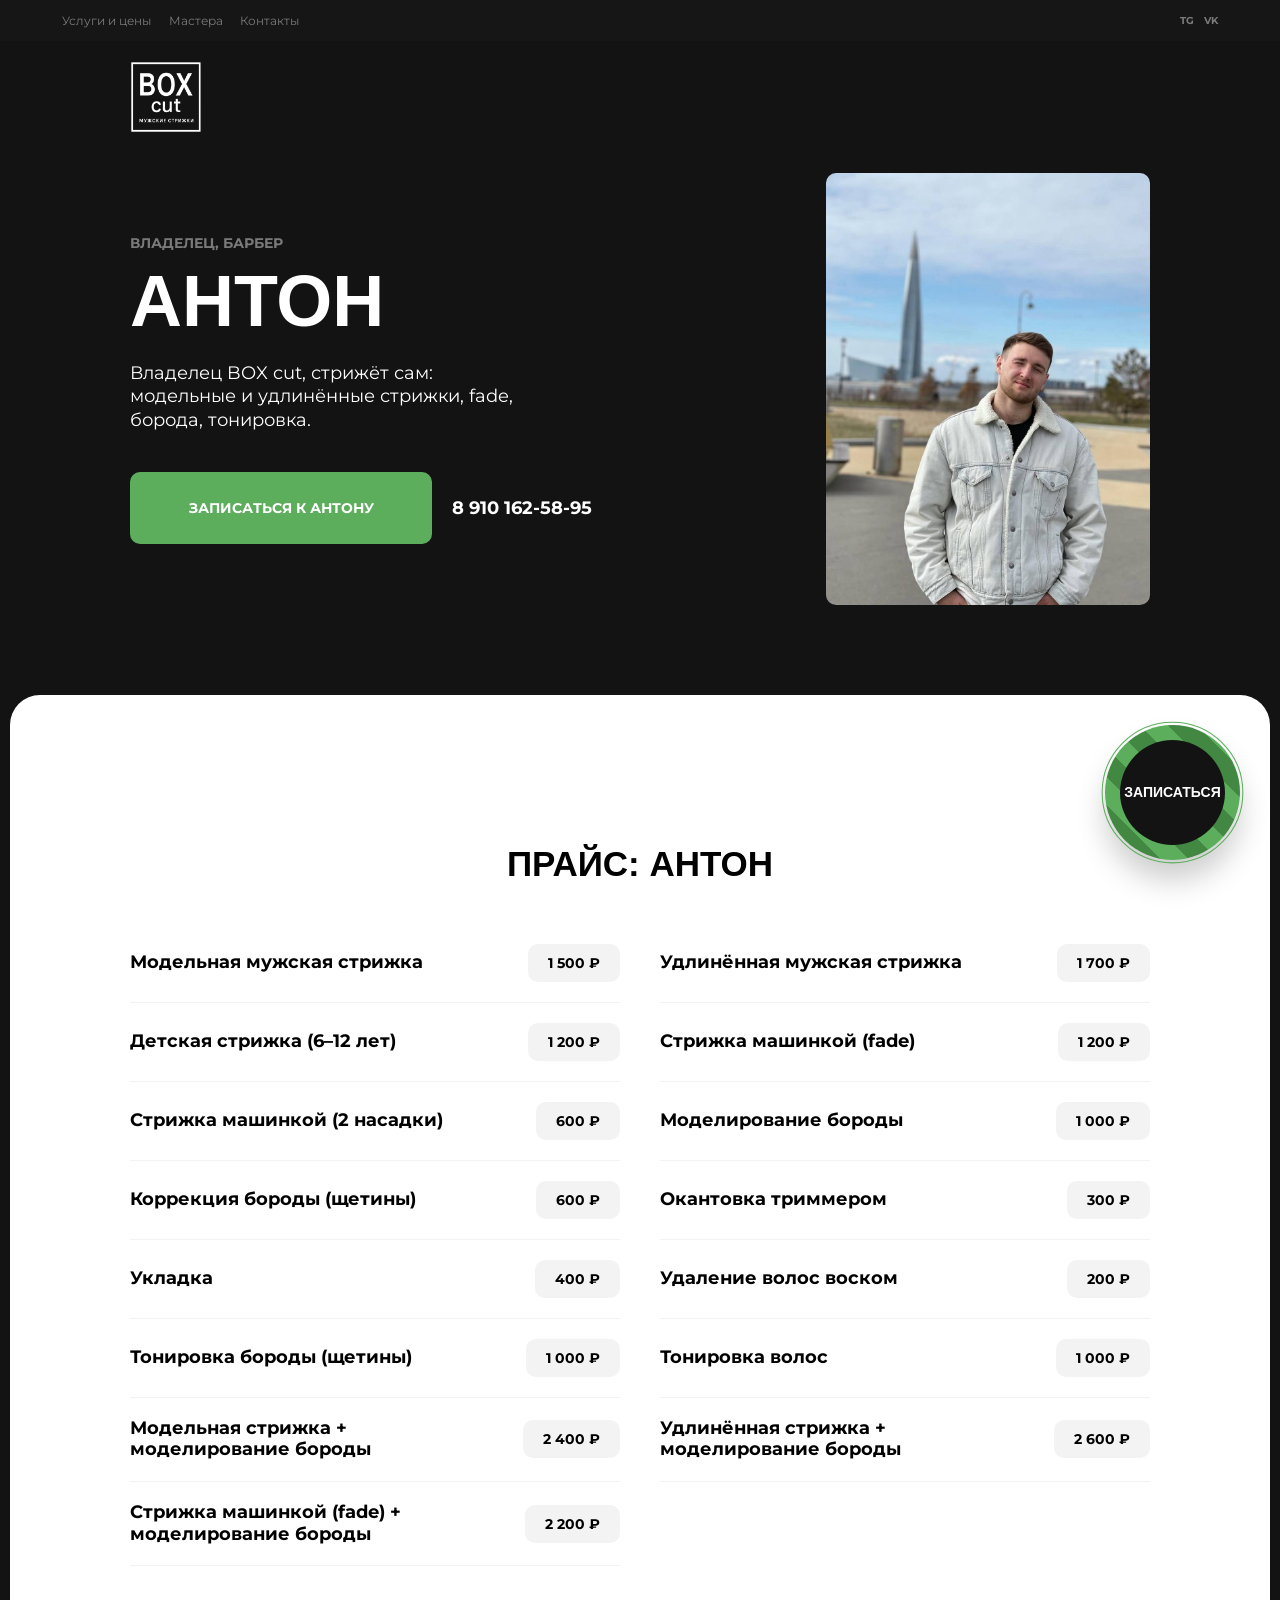
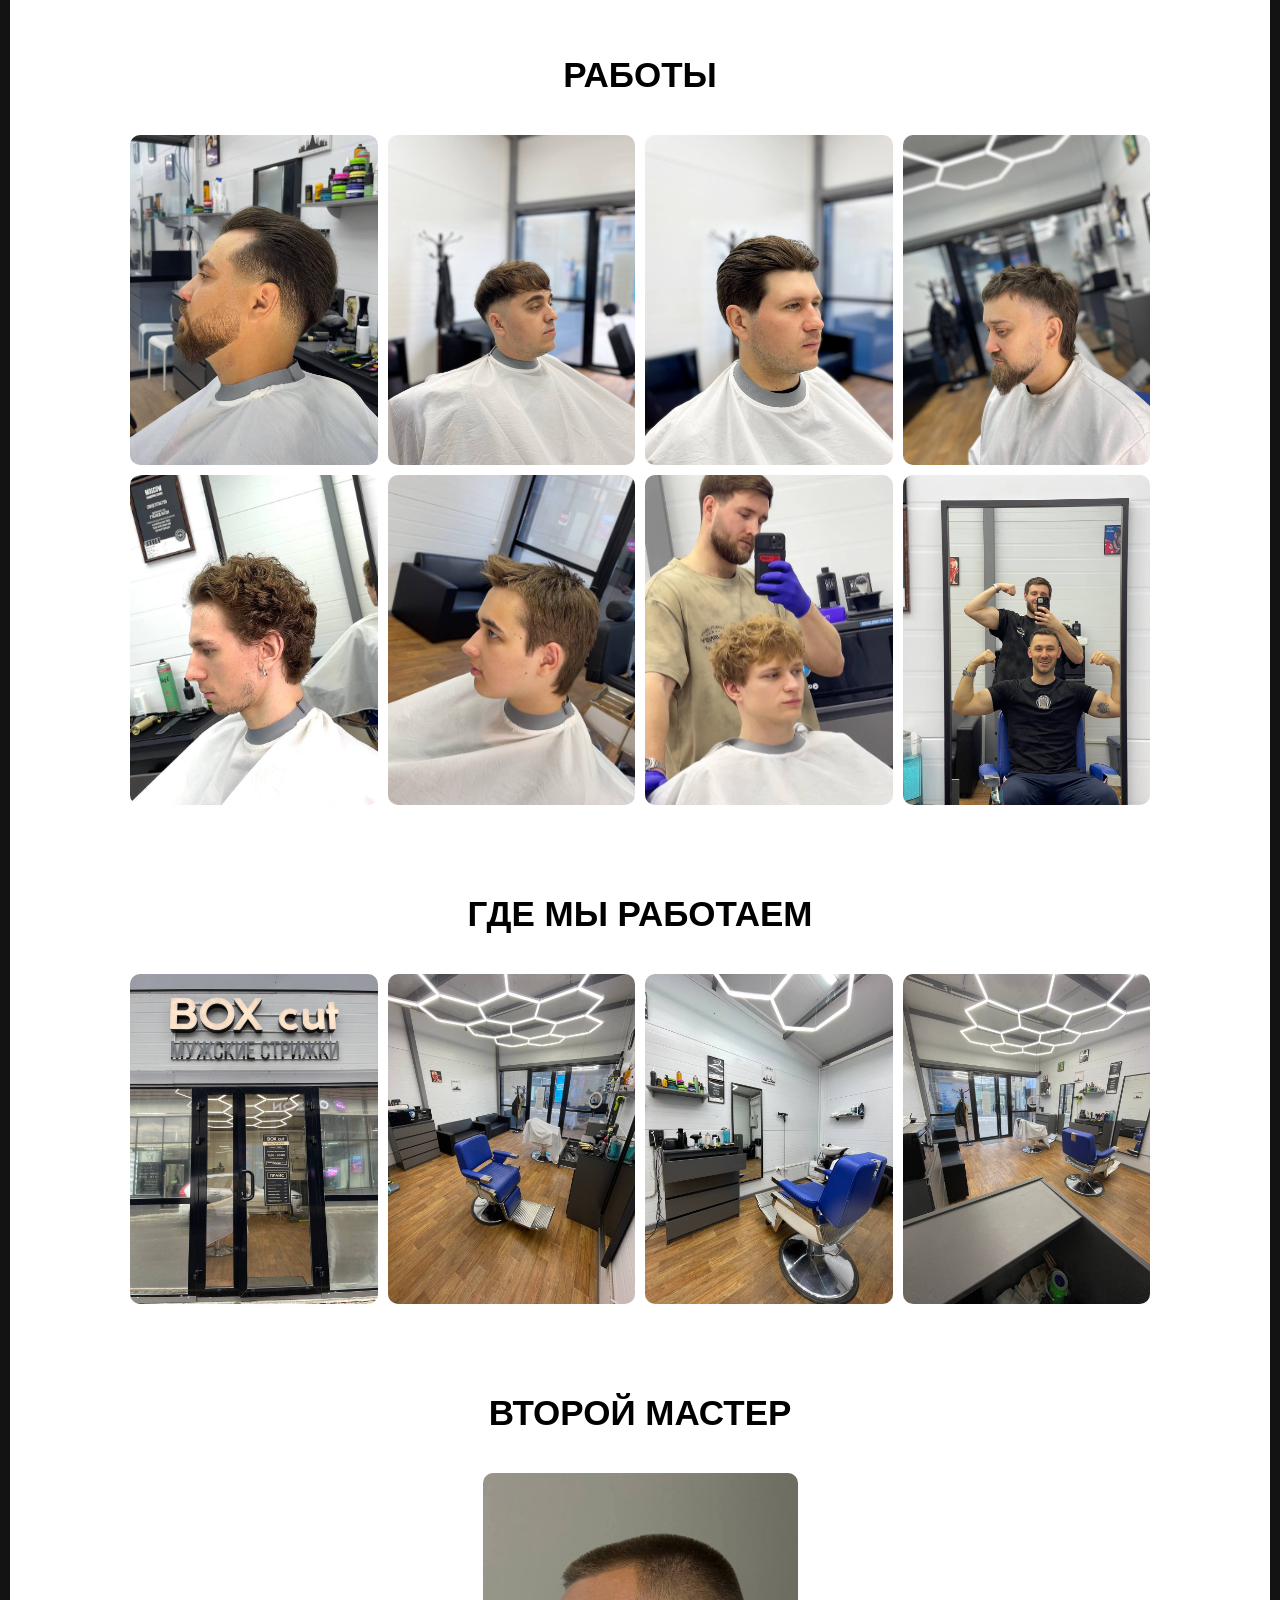
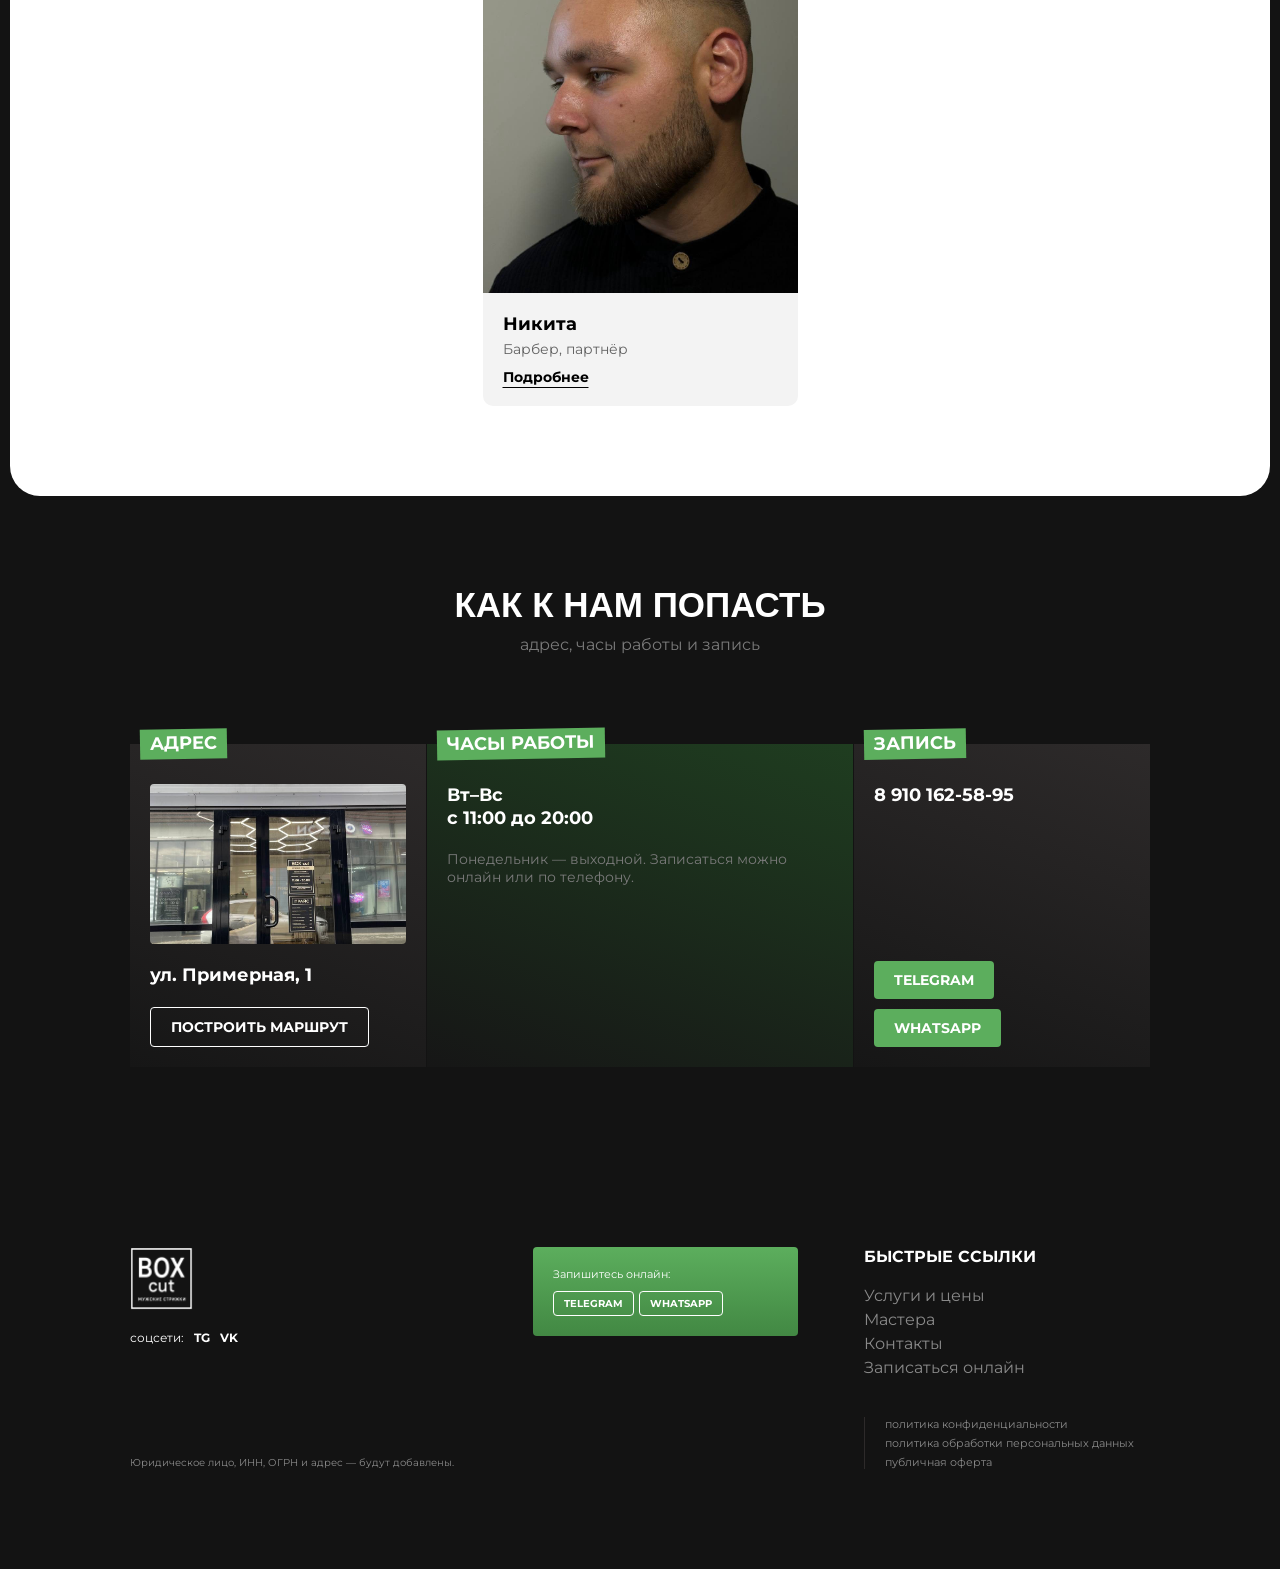
==== anton.html @ 1c6d33f2 "Сайт барбершопа BOX cut: главная и страницы мастеров Co-Authored-By: Claude Sonnet 5 <noreply@anthro" ====
<!DOCTYPE html>
<html lang="ru">
<head>
  <meta charset="utf-8">
  <meta name="viewport" content="width=device-width, initial-scale=1">
  <title>Антон — владелец и барбер BOX cut</title>
  <meta name="description" content="Антон, владелец BOX cut: модельные и удлинённые стрижки, fade, борода, тонировка. Прайс, работы, запись онлайн.">
  <meta name="theme-color" content="#131313">

  <link rel="preconnect" href="https://fonts.googleapis.com">
  <link rel="preconnect" href="https://fonts.gstatic.com" crossorigin>
  <link rel="stylesheet" href="https://fonts.googleapis.com/css2?family=Arimo:wght@700&family=Montserrat:wght@400;700&display=swap">
  <link rel="stylesheet" href="design/borodach.com/tokens.css">
  <link rel="stylesheet" href="css/base.css">
  <link rel="stylesheet" href="css/layout.css">
  <link rel="stylesheet" href="css/topbar.css">
  <link rel="stylesheet" href="css/master-page.css">
  <link rel="stylesheet" href="css/panel.css">
  <link rel="stylesheet" href="css/photos.css">
  <link rel="stylesheet" href="css/services.css">
  <link rel="stylesheet" href="css/masters.css">
  <link rel="stylesheet" href="css/contacts.css">
  <link rel="stylesheet" href="css/fab.css">
  <link rel="stylesheet" href="css/drawer.css">
  <link rel="stylesheet" href="css/footer.css">

  <script src="js/main.js" defer></script>
  <script src="js/config.js" defer></script>
  <script src="js/links.js" defer></script>
  <script src="js/drawer.js" defer></script>
</head>
<body>

  <!-- Верхняя полоса -->
  <div class="topbar">
    <div class="topbar__inner">
      <nav class="topbar__links" aria-label="Разделы сайта">
        <a href="index.html#services">Услуги и цены</a>
        <a href="index.html#masters">Мастера</a>
        <a href="index.html#contacts">Контакты</a>
      </nav>
      <div class="topbar__socials">
        <a href="https://t.me/boxcut_placeholder" data-link="telegram" target="_blank" rel="noopener">TG</a>
        <a href="https://vk.com/" target="_blank" rel="noopener">VK</a>
      </div>
    </div>
  </div>

  <!-- Шапка мастера -->
  <header class="page-head" id="top">
    <div class="container page-head__bar">
      <a class="brand" href="index.html" aria-label="BOX cut — на главную">
        <img class="brand__logo" src="assets/brand/logo-white.png" width="512" height="512" alt="BOX cut — мужские стрижки">
      </a>
      <button class="burger" type="button" aria-label="Открыть меню" aria-expanded="false" aria-controls="drawer" data-drawer-open>
        <span class="burger__bar"></span>
        <span class="burger__bar"></span>
        <span class="burger__bar"></span>
      </button>
    </div>
    <div class="container mhero">
      <div class="mhero__text">
        <p class="mhero__role">Владелец, барбер</p>
        <h1 class="mhero__name">Антон</h1>
        <p class="mhero__lead">Владелец BOX cut, стрижёт сам: модельные и удлинённые стрижки, fade, борода, тонировка.</p>
        <div class="mhero__cta" id="booking">
          <a class="btn" href="https://t.me/boxcut_placeholder" data-link="telegram" target="_blank" rel="noopener">Записаться к Антону</a>
          <a class="mhero__phone" href="tel:+79101625895" data-link="phone">8 910 162-58-95</a>
        </div>
      </div>
      <div class="mhero__photo"><img class="mhero__img" src="assets/anton/portrait.jpg" width="1032" height="1280" alt="Антон, владелец и барбер BOX cut"></div>
    </div>
  </header>

  <main>
    <div class="panel panel--flat">
      <section class="panel__section services container" id="prices" aria-labelledby="prices-title">
        <h2 class="panel__title" id="prices-title">Прайс: Антон</h2>
        <ul class="services__list"><li class="service"><h3 class="service__name">Модельная мужская стрижка</h3><span class="service__price">1 500 ₽</span></li><li class="service"><h3 class="service__name">Удлинённая мужская стрижка</h3><span class="service__price">1 700 ₽</span></li><li class="service"><h3 class="service__name">Детская стрижка (6–12 лет)</h3><span class="service__price">1 200 ₽</span></li><li class="service"><h3 class="service__name">Стрижка машинкой (fade)</h3><span class="service__price">1 200 ₽</span></li><li class="service"><h3 class="service__name">Стрижка машинкой (2 насадки)</h3><span class="service__price">600 ₽</span></li><li class="service"><h3 class="service__name">Моделирование бороды</h3><span class="service__price">1 000 ₽</span></li><li class="service"><h3 class="service__name">Коррекция бороды (щетины)</h3><span class="service__price">600 ₽</span></li><li class="service"><h3 class="service__name">Окантовка триммером</h3><span class="service__price">300 ₽</span></li><li class="service"><h3 class="service__name">Укладка</h3><span class="service__price">400 ₽</span></li><li class="service"><h3 class="service__name">Удаление волос воском</h3><span class="service__price">200 ₽</span></li><li class="service"><h3 class="service__name">Тонировка бороды (щетины)</h3><span class="service__price">1 000 ₽</span></li><li class="service"><h3 class="service__name">Тонировка волос</h3><span class="service__price">1 000 ₽</span></li><li class="service"><h3 class="service__name">Модельная стрижка + моделирование бороды</h3><span class="service__price">2 400 ₽</span></li><li class="service"><h3 class="service__name">Удлинённая стрижка + моделирование бороды</h3><span class="service__price">2 600 ₽</span></li><li class="service"><h3 class="service__name">Стрижка машинкой (fade) + моделирование бороды</h3><span class="service__price">2 200 ₽</span></li></ul>
      </section>

      <section class="panel__section container" id="works" aria-labelledby="works-title"><h2 class="panel__title" id="works-title">Работы</h2><ul class="photo-grid"><li class="photo-grid__item"><img class="photo-grid__img" src="assets/anton/work-1.jpg" width="1097" height="1280" alt="Короткие виски, волосы зачёсаны назад, ухоженная борода" loading="lazy"></li><li class="photo-grid__item"><img class="photo-grid__img" src="assets/anton/work-2.jpg" width="960" height="1280" alt="Короткая чёлка и высокий фейд на висках" loading="lazy"></li><li class="photo-grid__item"><img class="photo-grid__img" src="assets/anton/work-3.jpg" width="960" height="1280" alt="Классическая стрижка с зачёсом назад" loading="lazy"></li><li class="photo-grid__item"><img class="photo-grid__img" src="assets/anton/work-4.jpg" width="960" height="1280" alt="Стрижка с длиннее сверху и коротким низом, борода" loading="lazy"></li><li class="photo-grid__item"><img class="photo-grid__img" src="assets/anton/work-5.jpg" width="687" height="1280" alt="Кудрявые волосы средней длины, аккуратные виски" loading="lazy"></li><li class="photo-grid__item"><img class="photo-grid__img" src="assets/anton/work-6.jpg" width="591" height="1052" alt="Молодёжная стрижка с чёлкой" loading="lazy"></li><li class="photo-grid__item"><img class="photo-grid__img" src="assets/anton/client-1.jpg" width="591" height="1052" alt="Антон снимает результат стрижки вместе с клиентом" loading="lazy"></li><li class="photo-grid__item"><img class="photo-grid__img" src="assets/anton/client-2.jpg" width="960" height="1280" alt="Антон и клиент показывают бицепсы в зеркале" loading="lazy"></li></ul></section>
      <section class="panel__section container" id="interior" aria-labelledby="interior-title">
        <h2 class="panel__title" id="interior-title">Где мы работаем</h2>
        <ul class="photo-grid"><li class="photo-grid__item"><img class="photo-grid__img" src="assets/interior/facade.jpg" width="960" height="1280" alt="Вход в BOX cut: вывеска «Мужские стрижки» над стеклянной дверью" loading="lazy"></li><li class="photo-grid__item"><img class="photo-grid__img" src="assets/interior/hall-lights.jpg" width="960" height="1280" alt="Зал барбершопа: светильники-соты, синее кресло и диван" loading="lazy"></li><li class="photo-grid__item"><img class="photo-grid__img" src="assets/interior/chair-sink.jpg" width="960" height="1280" alt="Кресло у стойки с мойкой и полкой с косметикой" loading="lazy"></li><li class="photo-grid__item"><img class="photo-grid__img" src="assets/interior/hall-window.jpg" width="960" height="1280" alt="Кресло и стойка у панорамного окна" loading="lazy"></li></ul>
      </section>

      <section class="panel__section masters container" aria-labelledby="other-title">
        <h2 class="panel__title" id="other-title">Второй мастер</h2>
        <ul class="masters__list masters__list--single"><li class="master-card"><a class="master-card__link" href="nikita.html"><div class="master-card__photo"><img class="master-card__img" src="assets/nikita/portrait.jpg" width="960" height="1280" alt="Никита, барбер и партнёр BOX cut" loading="lazy"></div><div class="master-card__body"><h3 class="master-card__name">Никита</h3><p class="master-card__role">Барбер, партнёр</p><span class="master-card__more">Подробнее</span></div></a></li></ul>
      </section>
    </div>

    <!-- Контакты -->
    <section class="contacts container" id="contacts" aria-labelledby="contacts-title">
      <div class="contacts__head">
        <h2 class="contacts__title" id="contacts-title">Как к нам попасть</h2>
        <p class="contacts__lead">адрес, часы работы и запись</p>
      </div>
      <div class="contacts__grid">
        <article class="contact-card">
          <span class="tag tag--small">Адрес</span>
          <img class="contact-card__photo" src="assets/interior/facade.jpg" width="960" height="1280" alt="Вход в BOX cut: вывеска «Мужские стрижки» над стеклянной дверью" loading="lazy">
          <p class="contact-card__main">ул. Примерная, 1</p>
          <div class="contact-card__actions">
            <a class="btn btn--small btn--outline" href="#contacts">Построить маршрут</a>
          </div>
        </article>
        <article class="contact-card">
          <span class="tag tag--small">Часы работы</span>
          <p class="contact-card__main">Вт–Вс<br>с 11:00 до 20:00</p>
          <p class="contact-card__note">Понедельник — выходной. Записаться можно онлайн или по телефону.</p>
        </article>
        <article class="contact-card">
          <span class="tag tag--small">Запись</span>
          <p class="contact-card__main"><a href="tel:+79101625895" data-link="phone">8 910 162-58-95</a></p>
          <div class="contact-card__actions">
            <a class="btn btn--small" href="https://t.me/boxcut_placeholder" data-link="telegram" target="_blank" rel="noopener">Telegram</a>
            <a class="btn btn--small" href="https://wa.me/70000000000" data-link="whatsapp" target="_blank" rel="noopener">WhatsApp</a>
          </div>
        </article>
      </div>
    </section>
  </main>

  <footer class="footer">
    <div class="container footer__inner">
      <div class="footer__col footer__col--brand">
        <a class="brand" href="index.html" aria-label="BOX cut — на главную">
          <img class="brand__logo" src="assets/brand/logo-white.png" width="512" height="512" alt="BOX cut — мужские стрижки">
        </a>
        <div class="footer__socials">
          <span>соцсети:</span>
          <a href="https://t.me/boxcut_placeholder" data-link="telegram" target="_blank" rel="noopener">TG</a>
          <a href="https://vk.com/" target="_blank" rel="noopener">VK</a>
        </div>
        <p class="footer__legal-entity">Юридическое лицо, ИНН, ОГРН и адрес — будут добавлены.</p>
      </div>

      <div class="footer__col footer__col--promo">
        <div class="footer__card">
          <span>Запишитесь онлайн:</span>
          <div class="footer__card-actions">
            <a class="btn btn--small btn--outline" href="https://t.me/boxcut_placeholder" data-link="telegram" target="_blank" rel="noopener">Telegram</a>
            <a class="btn btn--small btn--outline" href="https://wa.me/70000000000" data-link="whatsapp" target="_blank" rel="noopener">WhatsApp</a>
          </div>
        </div>
      </div>

      <div class="footer__col footer__col--links">
        <h2 class="footer__heading">Быстрые ссылки</h2>
        <ul class="footer__links">
          <li><a href="index.html#services">Услуги и цены</a></li>
          <li><a href="index.html#masters">Мастера</a></li>
          <li><a href="index.html#contacts">Контакты</a></li>
          <li><a href="#booking">Записаться онлайн</a></li>
        </ul>
        <ul class="footer__legal">
          <li><a href="#">политика конфиденциальности</a></li>
          <li><a href="#">политика обработки персональных данных</a></li>
          <li><a href="#">публичная оферта</a></li>
        </ul>
      </div>
    </div>
  </footer>

  <!-- Плавающая кнопка записи (шире 768px) -->
  <a class="fab" href="#booking" aria-label="Записаться онлайн">
    <span class="fab__label">Записаться</span>
  </a>

  <!-- Мобильное меню (до 650px, только с JS) -->
  <div class="drawer-backdrop" data-drawer-backdrop></div>
  <aside class="drawer" id="drawer" aria-hidden="true" aria-label="Меню" data-drawer>
    <button class="drawer__close" type="button" aria-label="Закрыть меню" data-drawer-close>&times;</button>
    <nav class="drawer__links" aria-label="Разделы сайта">
      <a href="index.html#services">Услуги и цены</a>
      <a href="index.html#masters">Мастера</a>
      <a href="index.html#contacts">Контакты</a>
    </nav>
    <div class="drawer__actions">
      <a class="btn btn--small" href="https://t.me/boxcut_placeholder" data-link="telegram" target="_blank" rel="noopener">Telegram</a>
      <a class="btn btn--small" href="https://wa.me/70000000000" data-link="whatsapp" target="_blank" rel="noopener">WhatsApp</a>
    </div>
  </aside>

</body>
</html>
---- design/borodach.com/tokens.css ----
/* Borodach design tokens — generated from DESIGN.md (https://borodach.com/) */
:root {
  --color-primary: #5cae5d;
  --color-on-primary: #ffffff;
  --color-primary-container: #428843;
  --color-on-primary-container: #ffffff;
  --color-secondary: #7a7a7a;
  --color-on-secondary: #ffffff;
  --color-secondary-container: #2d2a2a;
  --color-on-secondary-container: #ffffff;
  --color-tertiary: #428843;
  --color-on-tertiary: #ffffff;
  --color-tertiary-container: #1f3d20;
  --color-on-tertiary-container: #b7e2b8;
  --color-error: #ffb4ab;
  --color-on-error: #690005;
  --color-error-container: #93000a;
  --color-on-error-container: #ffdad6;
  --color-background: #131313;
  --color-on-background: #ffffff;
  --color-surface: #131313;
  --color-on-surface: #ffffff;
  --color-surface-variant: #2d2a2a;
  --color-on-surface-variant: #7a7a7a;
  --color-surface-tint: #5cae5d;
  --color-surface-dim: #131313;
  --color-surface-bright: #3e3e3e;
  --color-surface-container-lowest: #0e0e0e;
  --color-surface-container-low: #131313;
  --color-surface-container: #161616;
  --color-surface-container-high: #2d2a2a;
  --color-surface-container-highest: #3e3e3e;
  --color-outline: #7a7a7a;
  --color-outline-variant: #2d2a2a;
  --color-inverse-surface: #ffffff;
  --color-inverse-on-surface: #000000;
  --color-inverse-primary: #5cae5d;
  --color-primary-fixed: #5cae5d;
  --color-primary-fixed-dim: #428843;
  --color-on-primary-fixed: #ffffff;
  --color-on-primary-fixed-variant: #f3f3f3;
  --font-headline-xl-family: 'Helvetica', 'Arimo', system-ui, -apple-system, 'Segoe UI', sans-serif;
  --font-headline-xl-size: 45px;
  --font-headline-xl-weight: 700;
  --font-headline-xl-line-height: 1.11;
  --font-headline-xl-letter-spacing: 0em;
  --font-headline-lg-family: 'Helvetica', 'Arimo', system-ui, -apple-system, 'Segoe UI', sans-serif;
  --font-headline-lg-size: 35px;
  --font-headline-lg-weight: 700;
  --font-headline-lg-line-height: 1.11;
  --font-headline-lg-letter-spacing: 0em;
  --font-headline-md-family: 'FactorA', 'Montserrat', system-ui, -apple-system, 'Segoe UI', sans-serif;
  --font-headline-md-size: 18px;
  --font-headline-md-weight: 700;
  --font-headline-md-line-height: normal;
  --font-headline-md-letter-spacing: 0em;
  --font-body-lg-family: 'FactorA', 'Montserrat', system-ui, -apple-system, 'Segoe UI', sans-serif;
  --font-body-lg-size: 18px;
  --font-body-lg-weight: 400;
  --font-body-lg-line-height: normal;
  --font-body-lg-letter-spacing: 0em;
  --font-body-md-family: 'FactorA', 'Montserrat', system-ui, -apple-system, 'Segoe UI', sans-serif;
  --font-body-md-size: 16px;
  --font-body-md-weight: 400;
  --font-body-md-line-height: normal;
  --font-body-md-letter-spacing: 0em;
  --font-label-md-family: 'FactorA', 'Montserrat', system-ui, -apple-system, 'Segoe UI', sans-serif;
  --font-label-md-size: 14px;
  --font-label-md-weight: 700;
  --font-label-md-line-height: normal;
  --font-label-md-letter-spacing: 0em;
  --font-label-sm-family: 'FactorA', 'Montserrat', system-ui, -apple-system, 'Segoe UI', sans-serif;
  --font-label-sm-size: 12px;
  --font-label-sm-weight: 400;
  --font-label-sm-line-height: normal;
  --font-label-sm-letter-spacing: 0em;
  --spacing-base: 10px;
  --spacing-xs: 5px;
  --spacing-sm: 10px;
  --spacing-md: 20px;
  --spacing-lg: 40px;
  --spacing-xl: 90px;
  --spacing-layout-margin: 10px;
  --spacing-card-gap: 1px;
  --radius-sm: 4px;
  --radius-DEFAULT: 10px;
  --radius-md: 10px;
  --radius-lg: 30px;
  --radius-xl: 30px;
  --radius-full: 9999px;
  --duration-fast: 0.25s;
  --duration-base: 0.3s;
  --easing-standard: ease;
}
---- css/base.css ----
/* Сброс, тело страницы, типографика по умолчанию. Только токены из design/borodach.com/tokens.css */

*,
*::before,
*::after {
  box-sizing: border-box;
}

html {
  scroll-behavior: smooth;
  -webkit-text-size-adjust: 100%;
}

body {
  margin: 0;
  background: var(--color-background);
  color: var(--color-on-background);
  font-family: var(--font-body-md-family);
  font-size: var(--font-body-md-size);
  font-weight: var(--font-body-md-weight);
  line-height: var(--font-body-md-line-height);
  letter-spacing: var(--font-body-md-letter-spacing);
  overflow-x: hidden;
}

h1,
h2,
h3,
p,
ul,
ol,
dl,
dd,
figure {
  margin: 0;
}

ul,
ol {
  padding: 0;
  list-style: none;
}

a {
  color: inherit;
  text-decoration: none;
}

img {
  display: block;
  max-width: 100%;
}

button {
  font: inherit;
  color: inherit;
  background: none;
  border: 0;
  padding: 0;
  cursor: pointer;
}

[id] {
  scroll-margin-top: var(--spacing-md);
}

:focus-visible {
  outline: 1px solid var(--color-primary);
  outline-offset: var(--spacing-xs);
}

.visually-hidden {
  position: absolute;
  width: 1px;
  height: 1px;
  margin: -1px;
  padding: 0;
  overflow: hidden;
  clip: rect(0 0 0 0);
  white-space: nowrap;
  border: 0;
}

@media (hover: hover) {
  a:hover {
    text-decoration: underline;
  }
}

@media (prefers-reduced-motion: reduce) {
  html {
    scroll-behavior: auto;
  }
}
---- css/layout.css ----
/* Общие блоки: контейнер, кнопка .btn, зелёная метка .tag, логотип .brand */

.container {
  width: min(1020px, 100% - 2 * var(--spacing-md));
  margin-inline: auto;
}

/* Логотип: белый на прозрачном, квадрат 512×512 */
.brand {
  display: inline-flex;
  align-items: center;
  gap: var(--spacing-md);
  color: var(--color-on-background);
}

.brand__logo {
  width: auto;
  height: calc(var(--spacing-xl) * 0.8);
}

/* Кнопки */
.btn {
  display: inline-flex;
  align-items: center;
  justify-content: center;
  min-width: 302px;
  height: 72px;
  padding-inline: var(--spacing-md);
  border-radius: var(--radius-md);
  background: var(--color-primary);
  color: var(--color-on-primary);
  font-family: var(--font-label-md-family);
  font-size: var(--font-label-md-size);
  font-weight: var(--font-label-md-weight);
  text-transform: uppercase;
  text-align: center;
  transition: background var(--duration-fast) var(--easing-standard);
}

.btn--small {
  min-width: 0;
  height: auto;
  padding: var(--spacing-sm) var(--spacing-md);
  border-radius: var(--radius-sm);
  box-shadow: 0 23px 16px -19px color-mix(in srgb, var(--color-primary) 70%, transparent);
}

.btn--outline {
  background: transparent;
  border: 1px solid var(--color-on-background);
  box-shadow: none;
}

@media (hover: hover) {
  .btn:hover {
    background: var(--color-primary-container);
    text-decoration: none;
  }

  .btn--outline:hover {
    background: var(--color-on-background);
    color: var(--color-inverse-on-surface);
  }
}

/* Зелёная метка, слегка повёрнутая: #BOXcutLive и подписи плиток */
.tag {
  display: inline-block;
  padding: var(--spacing-xs) var(--spacing-md);
  background: var(--color-primary);
  color: var(--color-on-primary);
  font-family: var(--font-headline-xl-family);
  font-size: var(--font-headline-xl-size);
  font-weight: var(--font-headline-xl-weight);
  line-height: var(--font-headline-xl-line-height);
  text-transform: uppercase;
  transform: rotate(-1deg);
}

.tag--small {
  padding: var(--spacing-xs) var(--spacing-sm);
  font-family: var(--font-headline-md-family);
  font-size: var(--font-headline-md-size);
  font-weight: var(--font-headline-md-weight);
  line-height: var(--font-headline-xl-line-height);
}

@media (max-width: 840px) {
  .tag {
    font-size: calc(var(--font-headline-xl-size) * 0.7);
  }
}

@media (max-width: 650px) {
  .container {
    width: calc(100% - 2 * var(--spacing-sm));
  }

  .btn {
    min-width: 165px;
    height: 48px;
    font-size: calc(var(--font-label-md-size) * 0.75);
  }

  .btn--small {
    min-width: 0;
    height: auto;
    font-size: var(--font-label-sm-size);
  }

  .tag {
    font-size: calc(var(--font-headline-xl-size) * 0.5);
  }

  .tag--small {
    font-size: var(--font-label-md-size);
  }

  .brand__logo {
    height: calc(var(--spacing-xl) * 0.55);
  }
}
---- css/topbar.css ----
/* Верхняя полоса: якорные ссылки слева, соцсети справа. Скрыта на ≤650px, если работает JS (меню в drawer) */

.topbar {
  background: var(--color-surface-container);
  color: var(--color-on-surface-variant);
  font-size: var(--font-label-sm-size);
  line-height: var(--font-label-sm-line-height);
}

.topbar__inner {
  display: flex;
  align-items: center;
  justify-content: space-between;
  width: min(1156px, 100% - 2 * var(--spacing-md));
  height: 41px;
  margin-inline: auto;
}

.topbar__links,
.topbar__socials {
  display: flex;
  align-items: center;
  gap: calc(var(--spacing-md) - var(--spacing-xs) / 2);
}

.topbar__socials {
  gap: var(--spacing-sm);
  font-size: calc(var(--font-label-sm-size) * 0.85);
  font-weight: var(--font-label-md-weight);
  text-transform: uppercase;
}

.topbar a {
  transition: color var(--duration-base) var(--easing-standard);
}

@media (hover: hover) {
  .topbar a:hover {
    color: var(--color-on-background);
    text-decoration: underline;
  }
}

@media (max-width: 650px) {
  .js .topbar {
    display: none;
  }

  .topbar__inner {
    height: auto;
    min-height: 41px;
    flex-wrap: wrap;
    gap: var(--spacing-xs) var(--spacing-md);
    padding-block: var(--spacing-xs);
  }
}
---- css/master-page.css ----
/* Страница мастера: строка бренда, шапка с портретом, роль, имя, лид и запись */

.page-head__bar {
  display: flex;
  align-items: center;
  justify-content: space-between;
  padding-top: var(--spacing-md);
}

.mhero {
  display: grid;
  grid-template-columns: 1fr minmax(0, calc(var(--spacing-xl) * 3.6));
  align-items: center;
  gap: var(--spacing-lg);
  padding-block: var(--spacing-lg) var(--spacing-xl);
}

.mhero__role {
  color: var(--color-on-surface-variant);
  font-family: var(--font-label-md-family);
  font-size: var(--font-label-md-size);
  font-weight: var(--font-label-md-weight);
  text-transform: uppercase;
}

.mhero__name {
  margin-top: var(--spacing-sm);
  font-family: var(--font-headline-xl-family);
  font-size: calc(var(--font-headline-xl-size) * 1.6);
  font-weight: var(--font-headline-xl-weight);
  line-height: var(--font-headline-xl-line-height);
  letter-spacing: var(--font-headline-xl-letter-spacing);
  text-transform: uppercase;
}

.mhero__lead {
  max-width: calc(var(--spacing-xl) * 4.5);
  margin-top: var(--spacing-md);
  font-family: var(--font-body-lg-family);
  font-size: var(--font-body-lg-size);
  line-height: 1.3;
}

.mhero__cta {
  display: flex;
  flex-wrap: wrap;
  align-items: center;
  gap: var(--spacing-md);
  margin-top: var(--spacing-lg);
}

.mhero__phone {
  font-family: var(--font-headline-md-family);
  font-size: var(--font-headline-md-size);
  font-weight: var(--font-headline-md-weight);
}

.mhero__photo {
  aspect-ratio: 3 / 4;
  overflow: hidden;
  border-radius: var(--radius-md);
  background: var(--color-surface-container);
}

.mhero__img {
  width: 100%;
  height: 100%;
  object-fit: cover;
}

/* Белая панель без наезжающей промо-карточки: верхний отступ меньше */
.panel--flat {
  padding-top: var(--spacing-xl);
}

@media (hover: hover) {
  .mhero__phone:hover {
    text-decoration: underline;
  }
}

@media (max-width: 840px) {
  .mhero {
    grid-template-columns: 1fr;
  }

  .mhero__photo {
    order: -1;
    width: min(100%, calc(var(--spacing-xl) * 3.6));
  }

  .mhero__name {
    font-size: calc(var(--font-headline-xl-size) * 1.2);
  }
}

@media (max-width: 650px) {
  .mhero {
    gap: var(--spacing-md);
    padding-block: var(--spacing-md) var(--spacing-lg);
  }

  .mhero__name {
    font-size: var(--font-headline-xl-size);
  }

  .mhero__lead {
    font-size: var(--font-body-md-size);
  }

  .mhero__cta {
    margin-top: var(--spacing-md);
  }

  .panel--flat {
    padding-top: var(--spacing-lg);
  }
}
---- css/panel.css ----
/* Белая панель со скруглением поверх тёмного фона: галерея, услуги, мастера */

.panel {
  position: relative;
  z-index: 1;
  margin-inline: var(--spacing-sm);
  padding: calc(var(--spacing-xl) + var(--spacing-lg) + var(--spacing-md)) 0 var(--spacing-xl);
  border-radius: var(--radius-xl);
  background: var(--color-inverse-surface);
  color: var(--color-inverse-on-surface);
}

.panel__section + .panel__section {
  margin-top: var(--spacing-xl);
}

.panel__title {
  margin-bottom: var(--spacing-lg);
  font-family: var(--font-headline-lg-family);
  font-size: var(--font-headline-lg-size);
  font-weight: var(--font-headline-lg-weight);
  line-height: var(--font-headline-lg-line-height);
  text-transform: uppercase;
  text-align: center;
}

@media (max-width: 930px) {
  .panel__title {
    font-size: calc(var(--font-headline-lg-size) * 0.85);
  }
}

@media (max-width: 650px) {
  .panel {
    margin-inline: var(--spacing-xs);
    padding-top: calc(var(--spacing-xl) + var(--spacing-lg));
    padding-bottom: var(--spacing-lg);
    border-radius: var(--radius-md);
  }

  .panel__section + .panel__section {
    margin-top: var(--spacing-lg);
  }

  .panel__title {
    margin-bottom: var(--spacing-md);
    font-size: calc(var(--font-headline-lg-size) * 0.6);
  }
}
---- css/photos.css ----
/* Сетка фото 3:4 (работы, интерьер): четыре колонки, на ≤840px — две */

.photo-grid {
  display: grid;
  grid-template-columns: repeat(4, minmax(0, 1fr));
  gap: var(--spacing-sm);
}

/* Две фото по центру (у мастера мало работ) */
.photo-grid--2 {
  grid-template-columns: repeat(2, minmax(0, calc(var(--spacing-xl) * 2.8)));
  justify-content: center;
}

.photo-grid__item {
  aspect-ratio: 3 / 4;
  overflow: hidden;
  border-radius: var(--radius-md);
  background: var(--color-surface-container);
}

.photo-grid__img {
  width: 100%;
  height: 100%;
  object-fit: cover;
}

@media (max-width: 840px) {
  .photo-grid {
    grid-template-columns: repeat(2, minmax(0, 1fr));
  }
}
---- css/services.css ----
/* Услуги и цены: строки «название — описание — цена» в две колонки */

.services__list {
  display: grid;
  grid-template-columns: 1fr 1fr;
  gap: 0 var(--spacing-lg);
}

.service {
  display: flex;
  align-items: center;
  justify-content: space-between;
  gap: var(--spacing-md);
  padding: var(--spacing-md) 0;
  border-bottom: 1px solid var(--color-on-primary-fixed-variant);
}

.service__name {
  font-family: var(--font-headline-md-family);
  font-size: var(--font-headline-md-size);
  font-weight: var(--font-headline-md-weight);
  line-height: 1.2;
}

.service__desc {
  margin-top: var(--spacing-xs);
  color: color-mix(in srgb, var(--color-inverse-on-surface) 60%, transparent);
  font-size: var(--font-label-md-size);
}

.service__price {
  flex: none;
  padding: var(--spacing-sm) var(--spacing-md);
  border-radius: var(--radius-md);
  background: var(--color-on-primary-fixed-variant);
  font-family: var(--font-label-md-family);
  font-size: var(--font-label-md-size);
  font-weight: var(--font-label-md-weight);
  white-space: nowrap;
}

.services__note {
  margin-top: var(--spacing-md);
  color: color-mix(in srgb, var(--color-inverse-on-surface) 60%, transparent);
  font-size: var(--font-label-md-size);
  text-align: center;
}

@media (max-width: 840px) {
  .services__list {
    grid-template-columns: 1fr;
  }
}

@media (max-width: 650px) {
  .service {
    padding: var(--spacing-sm) 0;
  }

  .service__name {
    font-size: var(--font-body-md-size);
  }

  .service__desc {
    font-size: var(--font-label-sm-size);
  }
}
---- css/masters.css ----
/* Мастера: две карточки-ссылки на страницы мастеров */

.masters__list {
  display: grid;
  grid-template-columns: repeat(2, minmax(0, 1fr));
  gap: var(--spacing-md);
  max-width: calc(var(--spacing-xl) * 7);
  margin-inline: auto;
}

/* Одна карточка (блок «второй мастер» на страницах мастеров) */
.masters__list--single {
  grid-template-columns: minmax(0, 1fr);
  max-width: calc(var(--spacing-xl) * 3.5);
}

.master-card {
  overflow: hidden;
  border-radius: var(--radius-md);
  background: var(--color-on-primary-fixed-variant);
}

.master-card__link {
  display: block;
  height: 100%;
}

.master-card__photo {
  aspect-ratio: 3 / 4;
  overflow: hidden;
  background: var(--color-surface-container);
}

.master-card__img {
  width: 100%;
  height: 100%;
  object-fit: cover;
  transition: transform var(--duration-base) var(--easing-standard);
}

.master-card__body {
  padding: var(--spacing-md);
}

.master-card__name {
  font-family: var(--font-headline-md-family);
  font-size: var(--font-headline-md-size);
  font-weight: var(--font-headline-md-weight);
}

.master-card__role {
  margin-top: var(--spacing-xs);
  color: color-mix(in srgb, var(--color-inverse-on-surface) 60%, transparent);
  font-size: var(--font-label-md-size);
}

.master-card__more {
  display: inline-block;
  margin-top: var(--spacing-sm);
  font-size: var(--font-label-md-size);
  font-weight: var(--font-label-md-weight);
  text-decoration: underline;
  text-underline-offset: var(--spacing-xs);
}

@media (hover: hover) {
  .master-card__link:hover .master-card__img {
    transform: scale(1.03);
  }
}

@media (max-width: 650px) {
  .masters__list {
    gap: var(--spacing-sm);
  }

  .master-card__body {
    padding: var(--spacing-sm);
  }

  .master-card__name {
    font-size: var(--font-body-md-size);
  }
}
---- css/contacts.css ----
/* Контакты: тёмный блок под белой панелью, заголовок и три карточки с зелёными метками (как в футерной части оригинала) */

.contacts {
  padding: var(--spacing-xl) 0;
}

.contacts__head {
  text-align: center;
}

.contacts__title {
  font-family: var(--font-headline-lg-family);
  font-size: var(--font-headline-lg-size);
  font-weight: var(--font-headline-lg-weight);
  line-height: var(--font-headline-lg-line-height);
  text-transform: uppercase;
}

.contacts__lead {
  margin-top: var(--spacing-sm);
  color: var(--color-on-surface-variant);
}

.contacts__grid {
  display: grid;
  grid-template-columns: 291fr 419fr 291fr;
  gap: var(--spacing-card-gap);
  margin-top: var(--spacing-xl);
}

.contact-card {
  position: relative;
  display: flex;
  flex-direction: column;
  gap: var(--spacing-md);
  padding: var(--spacing-lg) var(--spacing-md) var(--spacing-md);
  background: linear-gradient(200deg, var(--color-surface-container-high), var(--color-surface-container));
}

.contact-card:nth-child(2) {
  background: linear-gradient(200deg, var(--color-tertiary-container), var(--color-surface-container));
}

.contact-card .tag {
  position: absolute;
  top: 0;
  left: var(--spacing-sm);
  transform: translateY(-50%) rotate(-1deg);
}

.contact-card__photo {
  width: 100%;
  height: auto;
  aspect-ratio: 16 / 10;
  border-radius: var(--radius-sm);
  object-fit: cover;
}

.contact-card__main {
  font-family: var(--font-headline-md-family);
  font-size: var(--font-headline-md-size);
  font-weight: var(--font-headline-md-weight);
  line-height: 1.3;
}

.contact-card__note {
  color: var(--color-on-surface-variant);
  font-size: var(--font-label-md-size);
}

.contact-card__actions {
  display: flex;
  flex-wrap: wrap;
  gap: var(--spacing-sm);
  margin-top: auto;
}

@media (max-width: 840px) {
  .contacts__title {
    font-size: calc(var(--font-headline-lg-size) * 0.85);
  }

  .contacts__grid {
    grid-template-columns: 1fr;
    gap: var(--spacing-lg);
  }
}

@media (max-width: 650px) {
  .contacts {
    padding: var(--spacing-lg) 0;
  }

  .contacts__title {
    font-size: calc(var(--font-headline-lg-size) * 0.6);
  }

  .contacts__grid {
    margin-top: var(--spacing-lg);
  }
}
---- css/fab.css ----
/* Плавающая кнопка записи: круг 135px, пульсирующее кольцо. Скрыта на ≤768px */

.fab {
  position: fixed;
  right: var(--spacing-lg);
  bottom: var(--spacing-lg);
  z-index: 10;
  display: flex;
  align-items: center;
  justify-content: center;
  width: 135px;
  height: 135px;
  border-radius: var(--radius-full);
  background: repeating-linear-gradient(
    45deg,
    var(--color-primary) 0,
    var(--color-primary) var(--spacing-md),
    var(--color-primary-container) var(--spacing-md),
    var(--color-primary-container) calc(var(--spacing-md) * 2)
  );
  box-shadow: 0 20px 30px color-mix(in srgb, var(--color-inverse-on-surface) 20%, transparent);
  color: var(--color-on-primary);
}

.fab::before {
  content: "";
  position: absolute;
  inset: 0;
  border: 1px solid var(--color-primary);
  border-radius: var(--radius-full);
  transform: scale(1.05);
  animation: fab-pulse 2s cubic-bezier(0.37, 0, 0.8, 0.77) infinite;
}

.fab__label {
  display: flex;
  align-items: center;
  justify-content: center;
  width: 78%;
  height: 78%;
  border-radius: var(--radius-full);
  background: var(--color-background);
  font-family: var(--font-headline-xl-family);
  font-size: var(--font-label-md-size);
  font-weight: var(--font-headline-xl-weight);
  line-height: var(--font-headline-xl-line-height);
  text-align: center;
  text-transform: uppercase;
}

@keyframes fab-pulse {
  0% {
    transform: scale(1.05);
    opacity: 1;
  }

  100% {
    transform: scale(1.35);
    opacity: 0;
  }
}

@media (hover: hover) {
  .fab:hover {
    text-decoration: none;
  }

  .fab:hover .fab__label {
    background: var(--color-primary-container);
  }
}

@media (max-width: 768px) {
  .fab {
    display: none;
  }
}

@media (prefers-reduced-motion: reduce) {
  .fab::before {
    animation: none;
  }
}
---- css/drawer.css ----
/* Бургер и мобильное меню. Работает только на ≤650px и только с JS (класс .js на <html>) */

.burger,
.drawer,
.drawer-backdrop {
  display: none;
}

@media (max-width: 650px) {
  .js .burger {
    display: flex;
    flex-direction: column;
    justify-content: space-between;
    width: calc(var(--spacing-md) * 1.5);
    height: var(--spacing-md);
  }

  .burger__bar {
    display: block;
    height: calc(var(--spacing-xs) * 0.8);
    background: var(--color-on-primary-fixed-variant);
  }

  .js .drawer {
    position: fixed;
    top: 0;
    right: 0;
    bottom: 0;
    z-index: 30;
    display: flex;
    flex-direction: column;
    gap: var(--spacing-lg);
    width: 340px;
    max-width: 100%;
    padding: var(--spacing-md);
    background: var(--color-inverse-surface);
    color: var(--color-inverse-on-surface);
    transform: translateX(100%);
    visibility: hidden;
    transition:
      transform var(--duration-base) var(--easing-standard),
      visibility var(--duration-base);
  }

  .js .drawer--open {
    transform: translateX(0);
    visibility: visible;
  }

  .drawer__close {
    align-self: flex-end;
    font-size: var(--font-headline-lg-size);
    line-height: 1;
  }

  .drawer__links {
    display: flex;
    flex-direction: column;
    gap: var(--spacing-md);
    font-size: var(--font-body-lg-size);
  }

  .drawer__actions {
    display: flex;
    flex-direction: column;
    gap: var(--spacing-sm);
    margin-top: auto;
  }

  .js .drawer-backdrop {
    position: fixed;
    inset: 0;
    z-index: 20;
    display: block;
    background: color-mix(in srgb, var(--color-inverse-on-surface) 50%, transparent);
    opacity: 0;
    visibility: hidden;
    transition:
      opacity var(--duration-base) var(--easing-standard),
      visibility var(--duration-base);
  }

  .js .drawer-backdrop--open {
    opacity: 1;
    visibility: visible;
  }
}

@media (prefers-reduced-motion: reduce) {
  .js .drawer,
  .js .drawer-backdrop {
    transition: none;
  }
}
---- css/footer.css ----
/* Футер: три колонки на тёмном фоне. Подключается последним */

.footer {
  padding: var(--spacing-xl) 0 calc(var(--spacing-xl) + var(--spacing-sm));
}

.footer__inner {
  display: flex;
  justify-content: space-between;
  gap: var(--spacing-lg);
}

.footer__col {
  display: flex;
  flex-direction: column;
}

.footer__col--brand {
  flex: 0 1 33%;
  gap: var(--spacing-md);
}

.footer .brand__logo {
  height: calc(var(--spacing-xl) * 0.7);
}

.footer__socials {
  display: flex;
  align-items: center;
  gap: var(--spacing-sm);
  font-size: var(--font-label-sm-size);
}

.footer__socials a {
  font-weight: var(--font-label-md-weight);
  text-transform: uppercase;
}

.footer__legal-entity {
  margin-top: auto;
  padding-top: var(--spacing-xl);
  color: color-mix(in srgb, var(--color-on-background) 50%, transparent);
  font-size: calc(var(--font-label-sm-size) * 0.85);
}

.footer__col--promo {
  flex: 0 1 26%;
}

.footer__card {
  display: flex;
  flex-direction: column;
  gap: var(--spacing-sm);
  padding: var(--spacing-md);
  border-radius: var(--radius-sm);
  background: linear-gradient(var(--color-primary), var(--color-primary-container));
  font-size: calc(var(--font-label-sm-size) * 0.92);
}

.footer__card-actions {
  display: flex;
  gap: var(--spacing-xs);
}

.footer__card .btn--small {
  padding: var(--spacing-xs) var(--spacing-sm);
  border-color: var(--color-on-primary);
  font-size: calc(var(--font-label-sm-size) * 0.85);
}

.footer__col--links {
  flex: 0 1 28%;
}

.footer__heading {
  margin-bottom: var(--spacing-md);
  font-family: var(--font-headline-md-family);
  font-size: var(--font-body-md-size);
  font-weight: var(--font-headline-md-weight);
  text-transform: uppercase;
}

.footer__links {
  display: flex;
  flex-direction: column;
  gap: var(--spacing-xs);
  color: color-mix(in srgb, var(--color-on-background) 50%, transparent);
}

.footer__legal {
  display: flex;
  flex-direction: column;
  gap: var(--spacing-xs);
  margin-top: var(--spacing-lg);
  padding-left: var(--spacing-md);
  border-left: 1px solid var(--color-surface-container-high);
  color: color-mix(in srgb, var(--color-on-background) 50%, transparent);
  font-size: calc(var(--font-label-sm-size) * 0.92);
}

@media (max-width: 840px) {
  .footer__inner {
    flex-direction: column;
  }

  .footer__col--brand,
  .footer__col--promo,
  .footer__col--links {
    flex-basis: auto;
  }

  .footer__legal-entity {
    padding-top: 0;
  }
}

@media (max-width: 768px) {
  .footer {
    padding-bottom: var(--spacing-lg);
  }
}
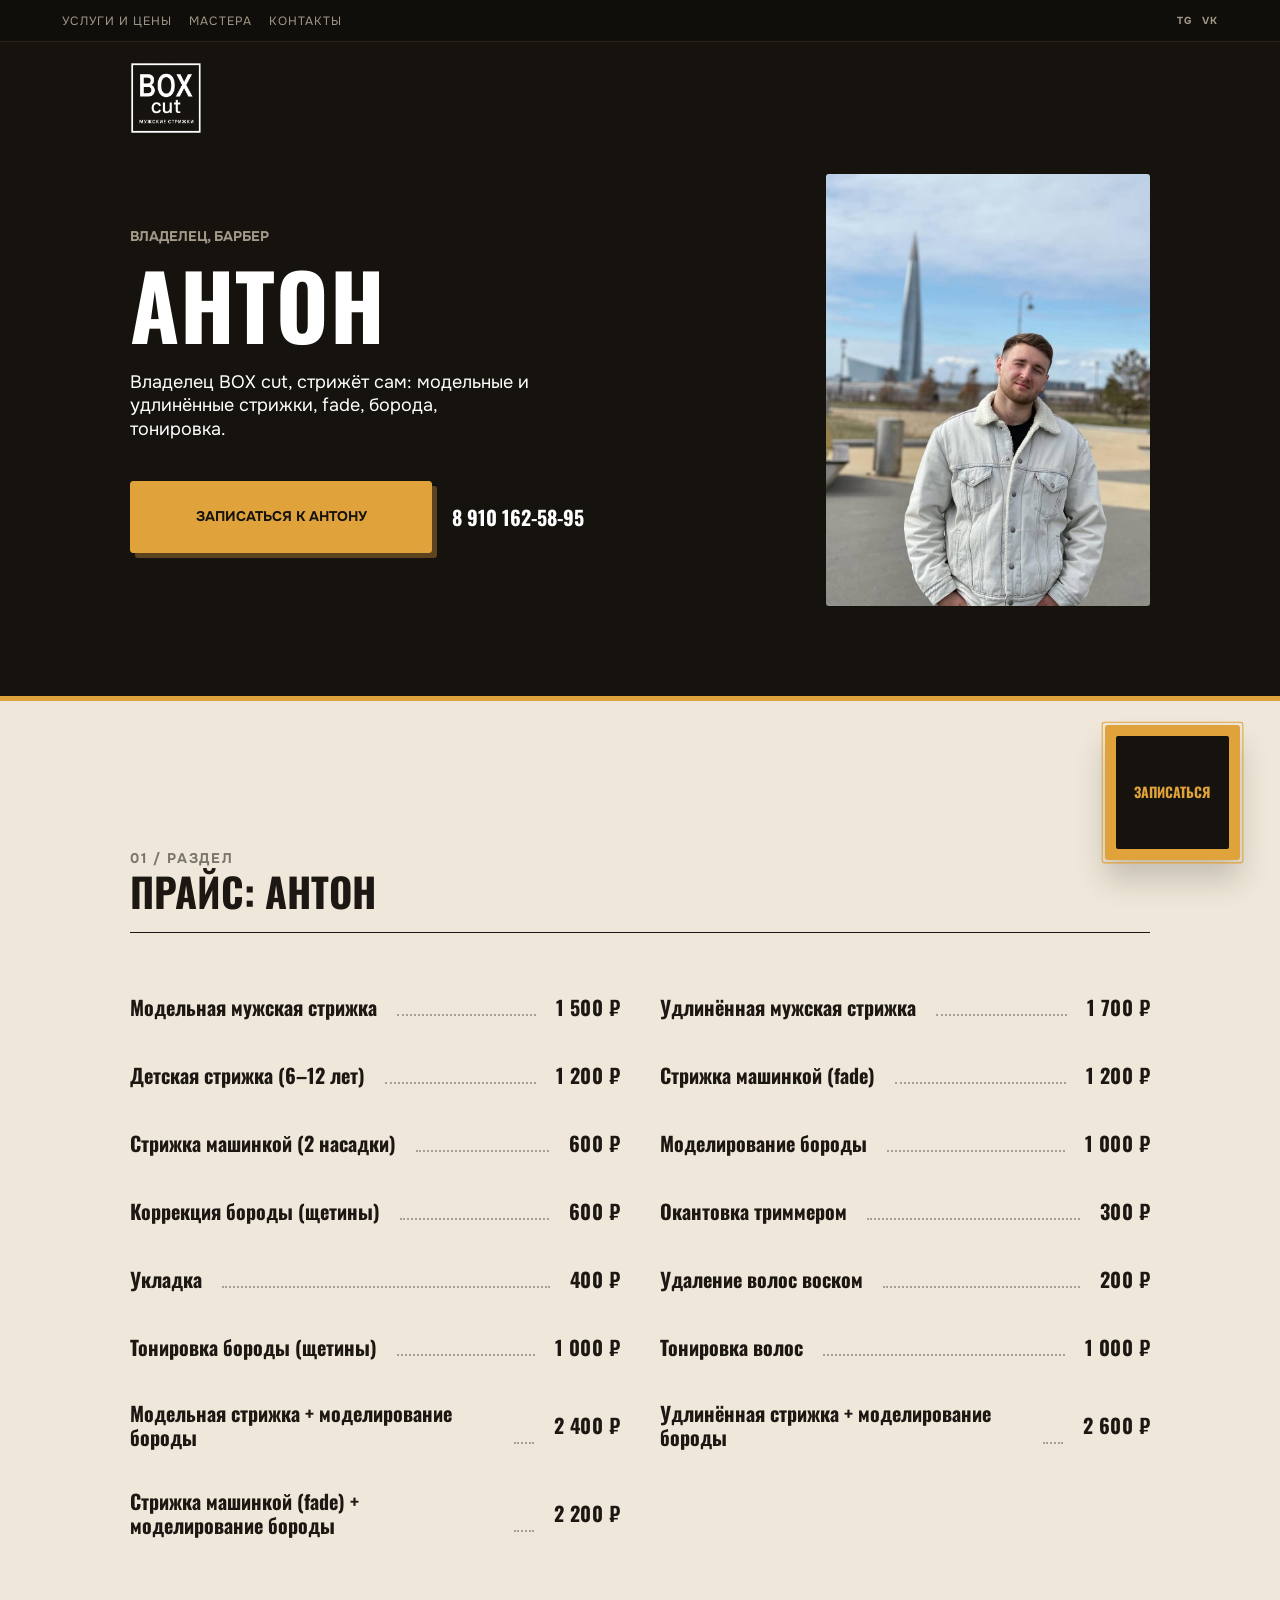
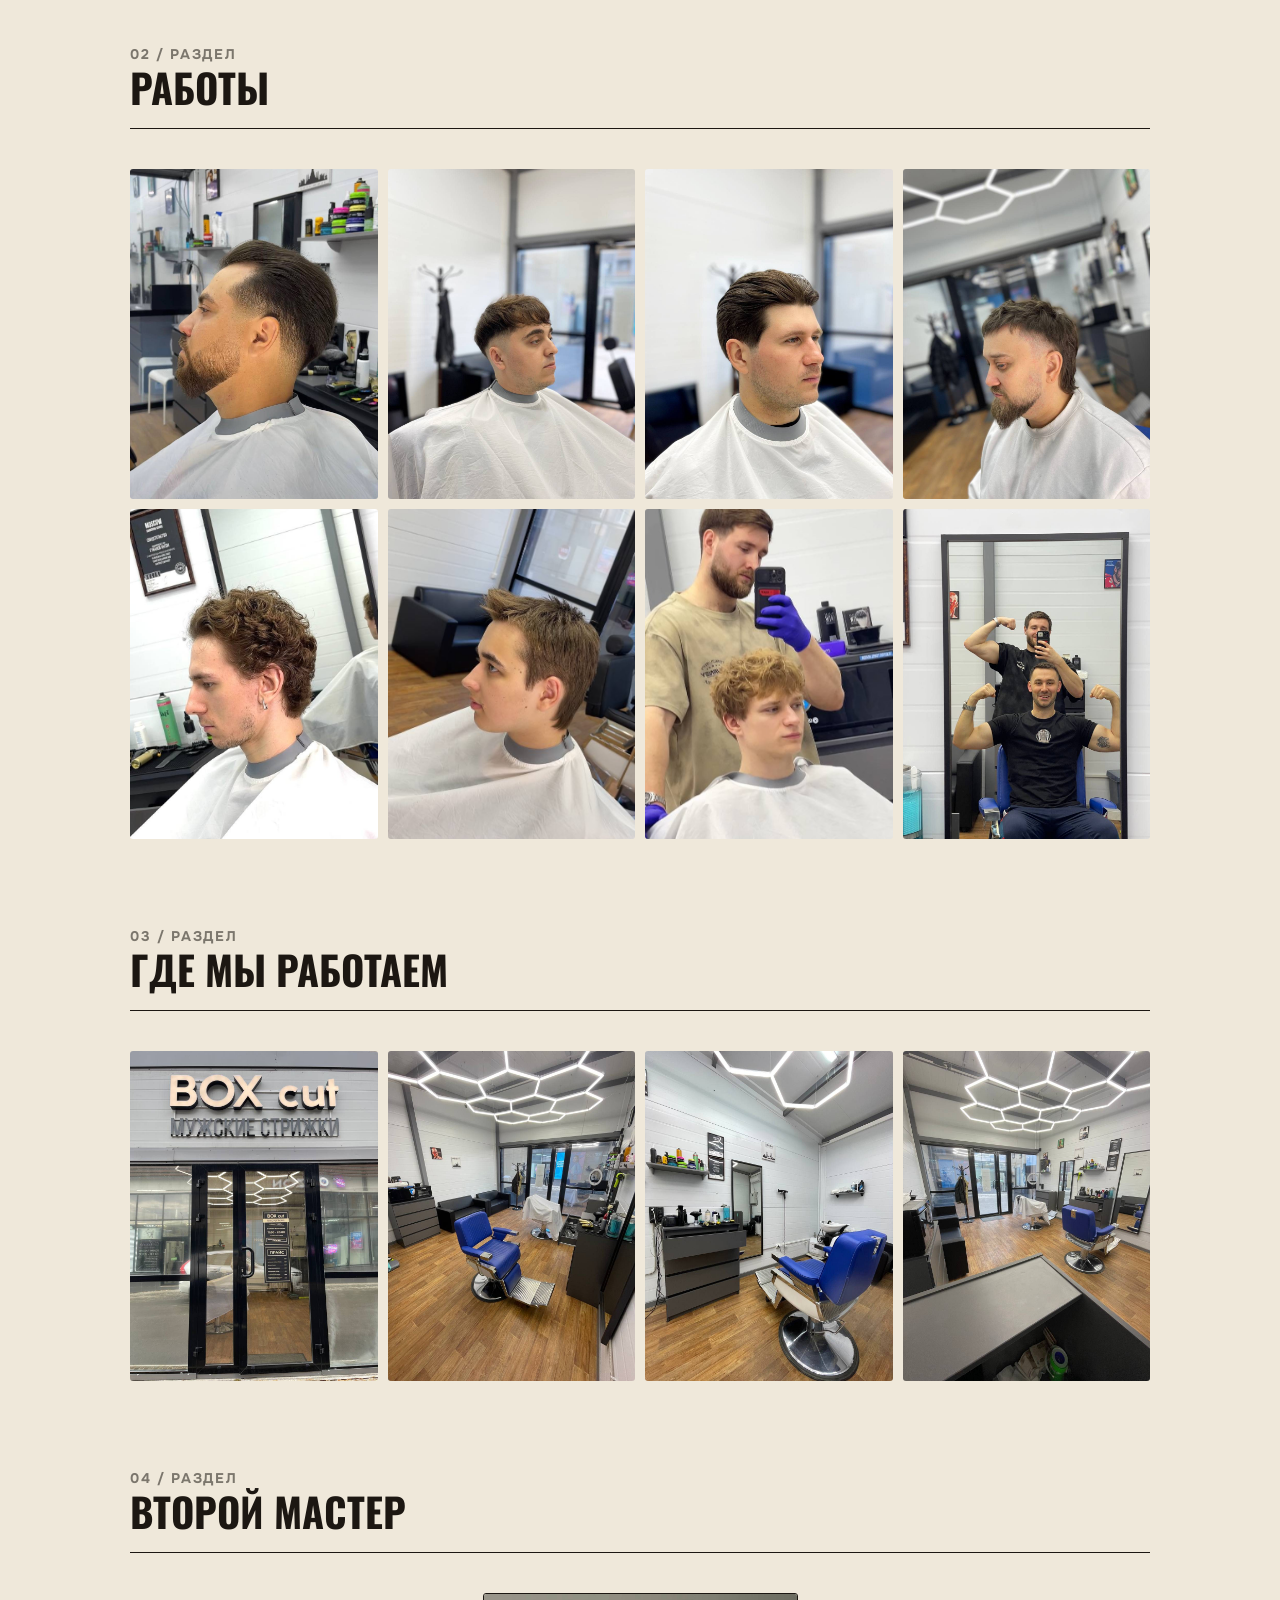
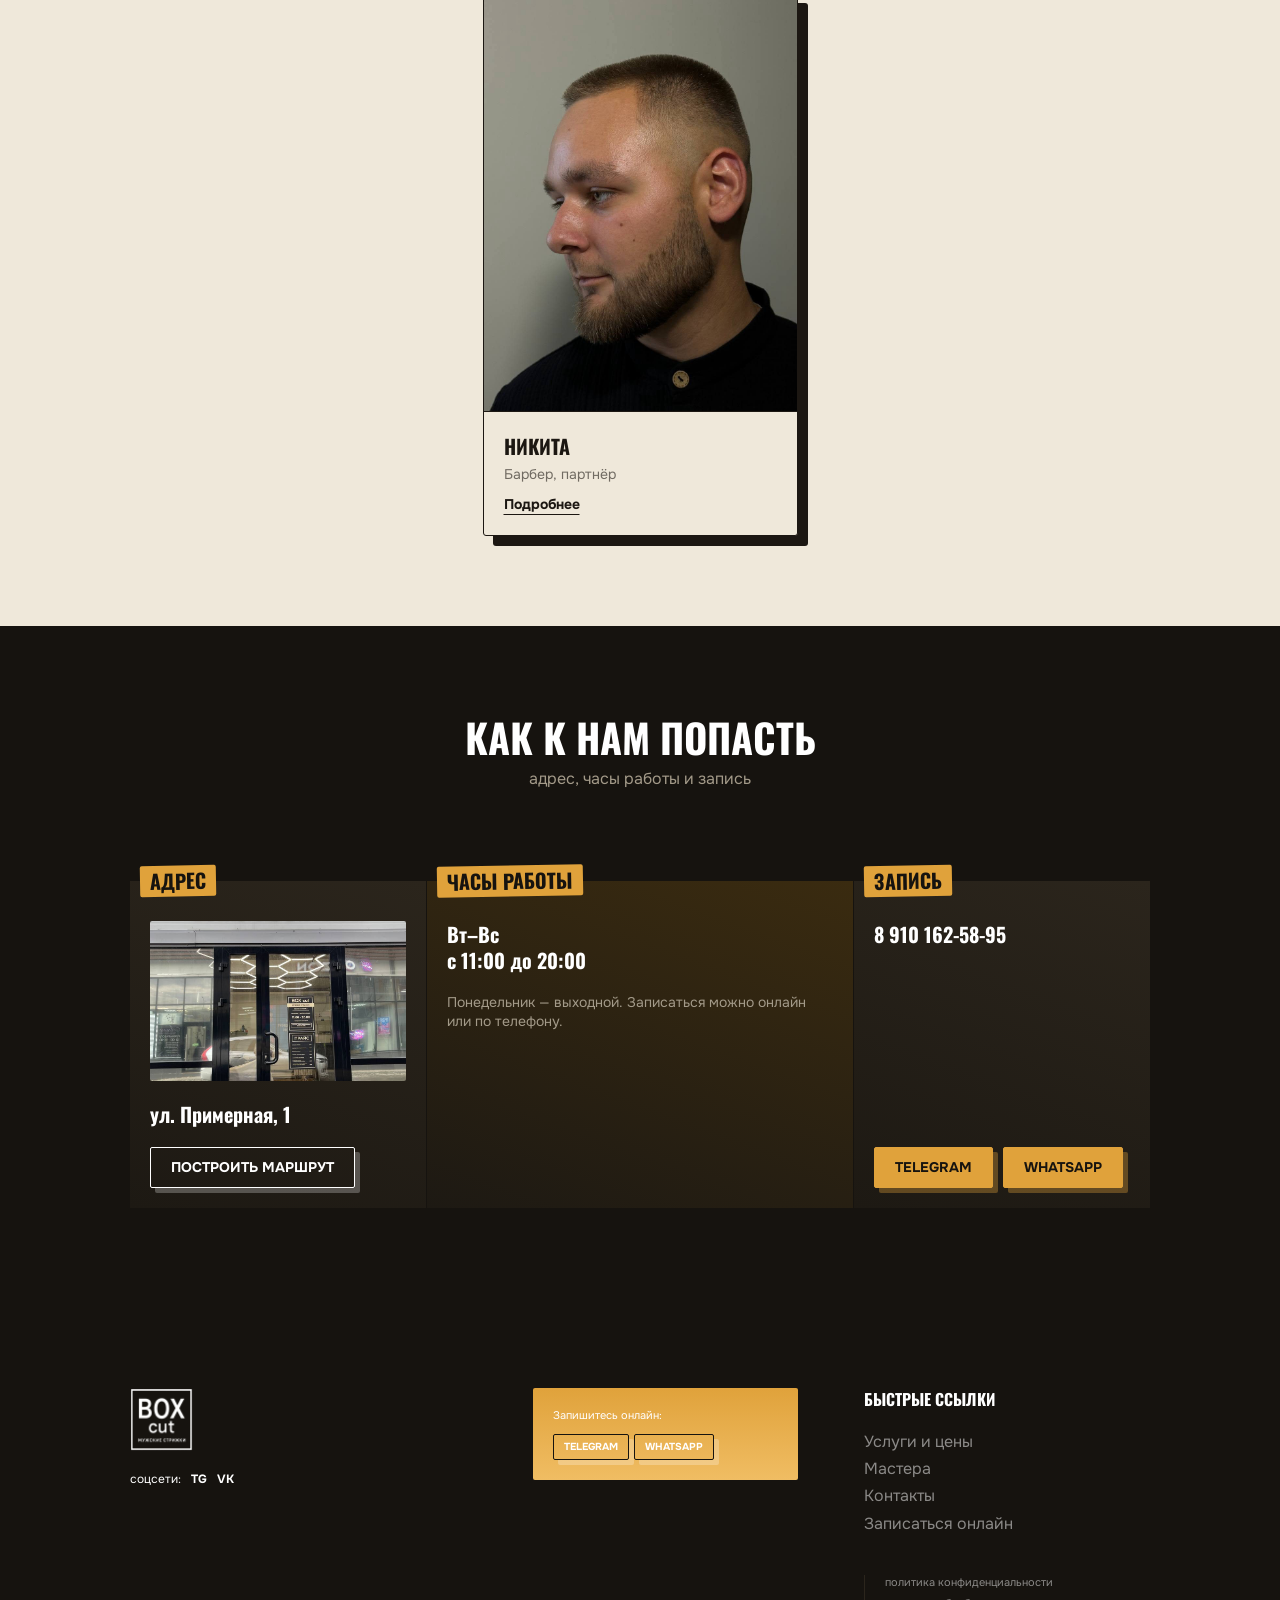
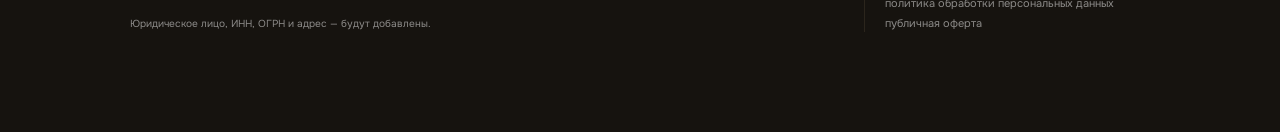
==== commit b20a2b63: "Редизайн темы BOX: латунный акцент, шрифты Oswald/Onest, форма блоков Тема переопределяет токены пов" ====
--- a/anton.html
+++ b/anton.html
@@ -9,8 +9,9 @@
 
   <link rel="preconnect" href="https://fonts.googleapis.com">
   <link rel="preconnect" href="https://fonts.gstatic.com" crossorigin>
-  <link rel="stylesheet" href="https://fonts.googleapis.com/css2?family=Arimo:wght@700&family=Montserrat:wght@400;700&display=swap">
+  <link rel="stylesheet" href="https://fonts.googleapis.com/css2?family=Oswald:wght@700&family=Onest:wght@400;700&family=Arimo:wght@700&family=Montserrat:wght@400;700&display=swap">
   <link rel="stylesheet" href="design/borodach.com/tokens.css">
+  <link rel="stylesheet" href="css/theme.css">
   <link rel="stylesheet" href="css/base.css">
   <link rel="stylesheet" href="css/layout.css">
   <link rel="stylesheet" href="css/topbar.css">
@@ -22,6 +23,7 @@
   <link rel="stylesheet" href="css/contacts.css">
   <link rel="stylesheet" href="css/fab.css">
   <link rel="stylesheet" href="css/drawer.css">
+  <link rel="stylesheet" href="css/skin.css">
   <link rel="stylesheet" href="css/footer.css">
 
   <script src="js/main.js" defer></script>
--- a/css/theme.css
+++ b/css/theme.css
@@ -0,0 +1,69 @@
+/* Тема BOX cut: переопределяет токены из design/borodach.com/tokens.css (сам файл не правится).
+   Подключается сразу после tokens.css. Тёплый графит, латунный акцент, «бумажная» панель,
+   почти прямые углы. Имена токенов те же, поэтому остальной CSS работает как раньше. */
+
+:root {
+  /* Акцент: латунь. Текст на нём тёмный (контраст выше, чем у белого на зелёном) */
+  --color-primary: #e0a23b;
+  --color-on-primary: #16130f;
+  --color-primary-container: #f0bd63;
+  --color-on-primary-container: #16130f;
+  --color-tertiary: #c4871f;
+  --color-on-tertiary: #16130f;
+  --color-tertiary-container: #3a2b10;
+  --color-on-tertiary-container: #f0d7a4;
+  --color-surface-tint: #e0a23b;
+  --color-inverse-primary: #e0a23b;
+  --color-primary-fixed: #e0a23b;
+  --color-primary-fixed-dim: #c4871f;
+  --color-on-primary-fixed: #16130f;
+
+  /* Тёплый графит вместо нейтрального чёрного */
+  --color-background: #16130f;
+  --color-surface: #16130f;
+  --color-surface-dim: #16130f;
+  --color-surface-container-lowest: #100e0b;
+  --color-surface-container-low: #16130f;
+  --color-surface-container: #1d1913;
+  --color-surface-container-high: #2b251c;
+  --color-surface-container-highest: #3a3226;
+  --color-surface-bright: #3a3226;
+  --color-surface-variant: #2b251c;
+  --color-secondary: #8f8676;
+  --color-secondary-container: #2b251c;
+  --color-outline: #8f8676;
+  --color-outline-variant: #2b251c;
+  --color-on-surface-variant: #a39a89;
+
+  /* Светлая панель: бумага и «чернила» */
+  --color-inverse-surface: #efe8da;
+  --color-inverse-on-surface: #1c1712;
+  --color-on-primary-fixed-variant: #ddd3bf;
+
+  /* Шрифты: Oswald для заголовков, Onest для текста */
+  --font-headline-xl-family: 'Oswald', 'Arimo', system-ui, sans-serif;
+  --font-headline-xl-size: 56px;
+  --font-headline-xl-line-height: 1.05;
+  --font-headline-xl-letter-spacing: 0.01em;
+  --font-headline-lg-family: 'Oswald', 'Arimo', system-ui, sans-serif;
+  --font-headline-lg-size: 40px;
+  --font-headline-lg-line-height: 1.05;
+  --font-headline-lg-letter-spacing: 0.01em;
+  --font-headline-md-family: 'Oswald', 'Arimo', system-ui, sans-serif;
+  --font-headline-md-size: 20px;
+  --font-headline-md-line-height: 1.2;
+  --font-headline-md-letter-spacing: 0.02em;
+  --font-body-lg-family: 'Onest', 'Montserrat', system-ui, sans-serif;
+  --font-body-md-family: 'Onest', 'Montserrat', system-ui, sans-serif;
+  --font-body-md-line-height: 1.4;
+  --font-label-md-family: 'Onest', 'Montserrat', system-ui, sans-serif;
+  --font-label-md-letter-spacing: 0.06em;
+  --font-label-sm-family: 'Onest', 'Montserrat', system-ui, sans-serif;
+
+  /* Почти прямые углы: «коробка» */
+  --radius-sm: 2px;
+  --radius-DEFAULT: 3px;
+  --radius-md: 3px;
+  --radius-lg: 4px;
+  --radius-xl: 4px;
+}
--- a/css/skin.css
+++ b/css/skin.css
@@ -0,0 +1,191 @@
+/* Форма BOX cut поверх блоков: рамки, жёсткие смещённые тени, нумерация разделов, строки прайса.
+   Подключается после CSS блоков, перед footer.css. Цвета и размеры — только токены. */
+
+/* ---- Кнопки: прямоугольник с жёсткой смещённой тенью ---- */
+.btn {
+  border: 1px solid var(--color-primary);
+  box-shadow: var(--spacing-xs) var(--spacing-xs) 0 color-mix(in srgb, var(--color-primary) 35%, transparent);
+  transition:
+    background var(--duration-fast) var(--easing-standard),
+    transform var(--duration-fast) var(--easing-standard),
+    box-shadow var(--duration-fast) var(--easing-standard);
+}
+
+.btn--small {
+  box-shadow: var(--spacing-xs) var(--spacing-xs) 0 color-mix(in srgb, var(--color-primary) 35%, transparent);
+}
+
+.btn--outline {
+  color: var(--color-on-background);
+  border-color: var(--color-on-background);
+  box-shadow: var(--spacing-xs) var(--spacing-xs) 0 color-mix(in srgb, var(--color-on-background) 25%, transparent);
+}
+
+@media (hover: hover) {
+  .btn:hover {
+    transform: translate(calc(var(--spacing-xs) / 2), calc(var(--spacing-xs) / 2));
+    box-shadow: calc(var(--spacing-xs) / 2) calc(var(--spacing-xs) / 2) 0 color-mix(in srgb, var(--color-primary) 35%, transparent);
+  }
+}
+
+/* ---- Метка #BOXcutLive: без наклона, с чёткой рамкой ---- */
+.tag {
+  transform: none;
+  border-radius: var(--radius-sm);
+}
+
+/* ---- Верхняя полоса ---- */
+.topbar {
+  background: var(--color-surface-container-lowest);
+  border-bottom: 1px solid var(--color-outline-variant);
+  letter-spacing: 0.08em;
+  text-transform: uppercase;
+}
+
+/* ---- Hero: фото в рамке со смещённым контуром вместо растворения в фон ---- */
+@media (min-width: 651px) {
+  .hero__photo {
+    top: calc(var(--spacing-xl) * 1.1);
+    bottom: calc(var(--spacing-xl) * 0.9);
+    right: max(var(--spacing-md), calc(50% - 510px));
+    left: auto;
+    width: calc(var(--spacing-xl) * 4);
+    border: 1px solid var(--color-primary);
+    border-radius: var(--radius-md);
+    box-shadow: calc(var(--spacing-md) * -1) var(--spacing-md) 0 var(--color-surface-container-high);
+  }
+
+  .hero__photo::after {
+    display: none;
+  }
+
+  .hero__img {
+    border-radius: var(--radius-md);
+  }
+}
+
+@media (min-width: 651px) and (max-width: 840px) {
+  .hero__photo {
+    width: 34%;
+    right: var(--spacing-md);
+  }
+
+  .hero__body {
+    max-width: 58%;
+  }
+}
+
+/* ---- Светлая панель: прямоугольник с латунной кромкой, разделы пронумерованы ---- */
+.panel {
+  margin-inline: 0;
+  border-radius: 0;
+  border-top: var(--spacing-xs) solid var(--color-primary);
+  counter-reset: section;
+}
+
+.panel__title {
+  display: flex;
+  flex-direction: column;
+  gap: var(--spacing-xs);
+  padding-bottom: var(--spacing-md);
+  border-bottom: 1px solid var(--color-inverse-on-surface);
+  text-align: left;
+  counter-increment: section;
+}
+
+.panel__title::before {
+  content: counter(section, decimal-leading-zero) " / раздел";
+  color: color-mix(in srgb, var(--color-inverse-on-surface) 55%, transparent);
+  font-family: var(--font-label-md-family);
+  font-size: var(--font-label-md-size);
+  font-weight: var(--font-label-md-weight);
+  letter-spacing: 0.12em;
+  line-height: 1;
+}
+
+/* ---- Услуги: прайс с точечным «лидером» до цены ---- */
+.service {
+  border-bottom: 0;
+}
+
+.service::after {
+  content: "";
+  order: 1;
+  flex: 1;
+  min-width: var(--spacing-md);
+  align-self: flex-end;
+  margin-bottom: var(--spacing-xs);
+  border-bottom: 2px dotted color-mix(in srgb, var(--color-inverse-on-surface) 35%, transparent);
+}
+
+.service__price {
+  order: 2;
+  padding: 0;
+  border-radius: 0;
+  background: none;
+  font-family: var(--font-headline-md-family);
+  font-size: var(--font-headline-md-size);
+  letter-spacing: var(--font-headline-md-letter-spacing);
+}
+
+/* ---- Мастера: карточка в рамке с жёсткой тенью ---- */
+.master-card {
+  border: 1px solid var(--color-inverse-on-surface);
+  border-radius: var(--radius-md);
+  background: var(--color-inverse-surface);
+  box-shadow: var(--spacing-sm) var(--spacing-sm) 0 var(--color-inverse-on-surface);
+  transition:
+    transform var(--duration-base) var(--easing-standard),
+    box-shadow var(--duration-base) var(--easing-standard);
+}
+
+.master-card__body {
+  border-top: 1px solid var(--color-inverse-on-surface);
+}
+
+.master-card__name {
+  text-transform: uppercase;
+}
+
+@media (hover: hover) {
+  .master-card:hover {
+    transform: translate(calc(var(--spacing-xs) / 2), calc(var(--spacing-xs) / 2));
+    box-shadow: var(--spacing-xs) var(--spacing-xs) 0 var(--color-inverse-on-surface);
+  }
+}
+
+/* ---- Плавающая кнопка: квадрат вместо круга ---- */
+.fab {
+  border-radius: var(--radius-md);
+  background: var(--color-primary);
+}
+
+.fab::before {
+  border-radius: var(--radius-md);
+}
+
+.fab__label {
+  width: 84%;
+  height: 84%;
+  border-radius: var(--radius-sm);
+  color: var(--color-primary);
+}
+
+/* ---- Мобильная версия ---- */
+@media (max-width: 650px) {
+  .panel {
+    border-top-width: calc(var(--spacing-xs) / 2);
+  }
+
+  .master-card {
+    box-shadow: var(--spacing-xs) var(--spacing-xs) 0 var(--color-inverse-on-surface);
+  }
+
+  .service::after {
+    min-width: var(--spacing-sm);
+  }
+
+  .service__price {
+    font-size: var(--font-body-md-size);
+  }
+}
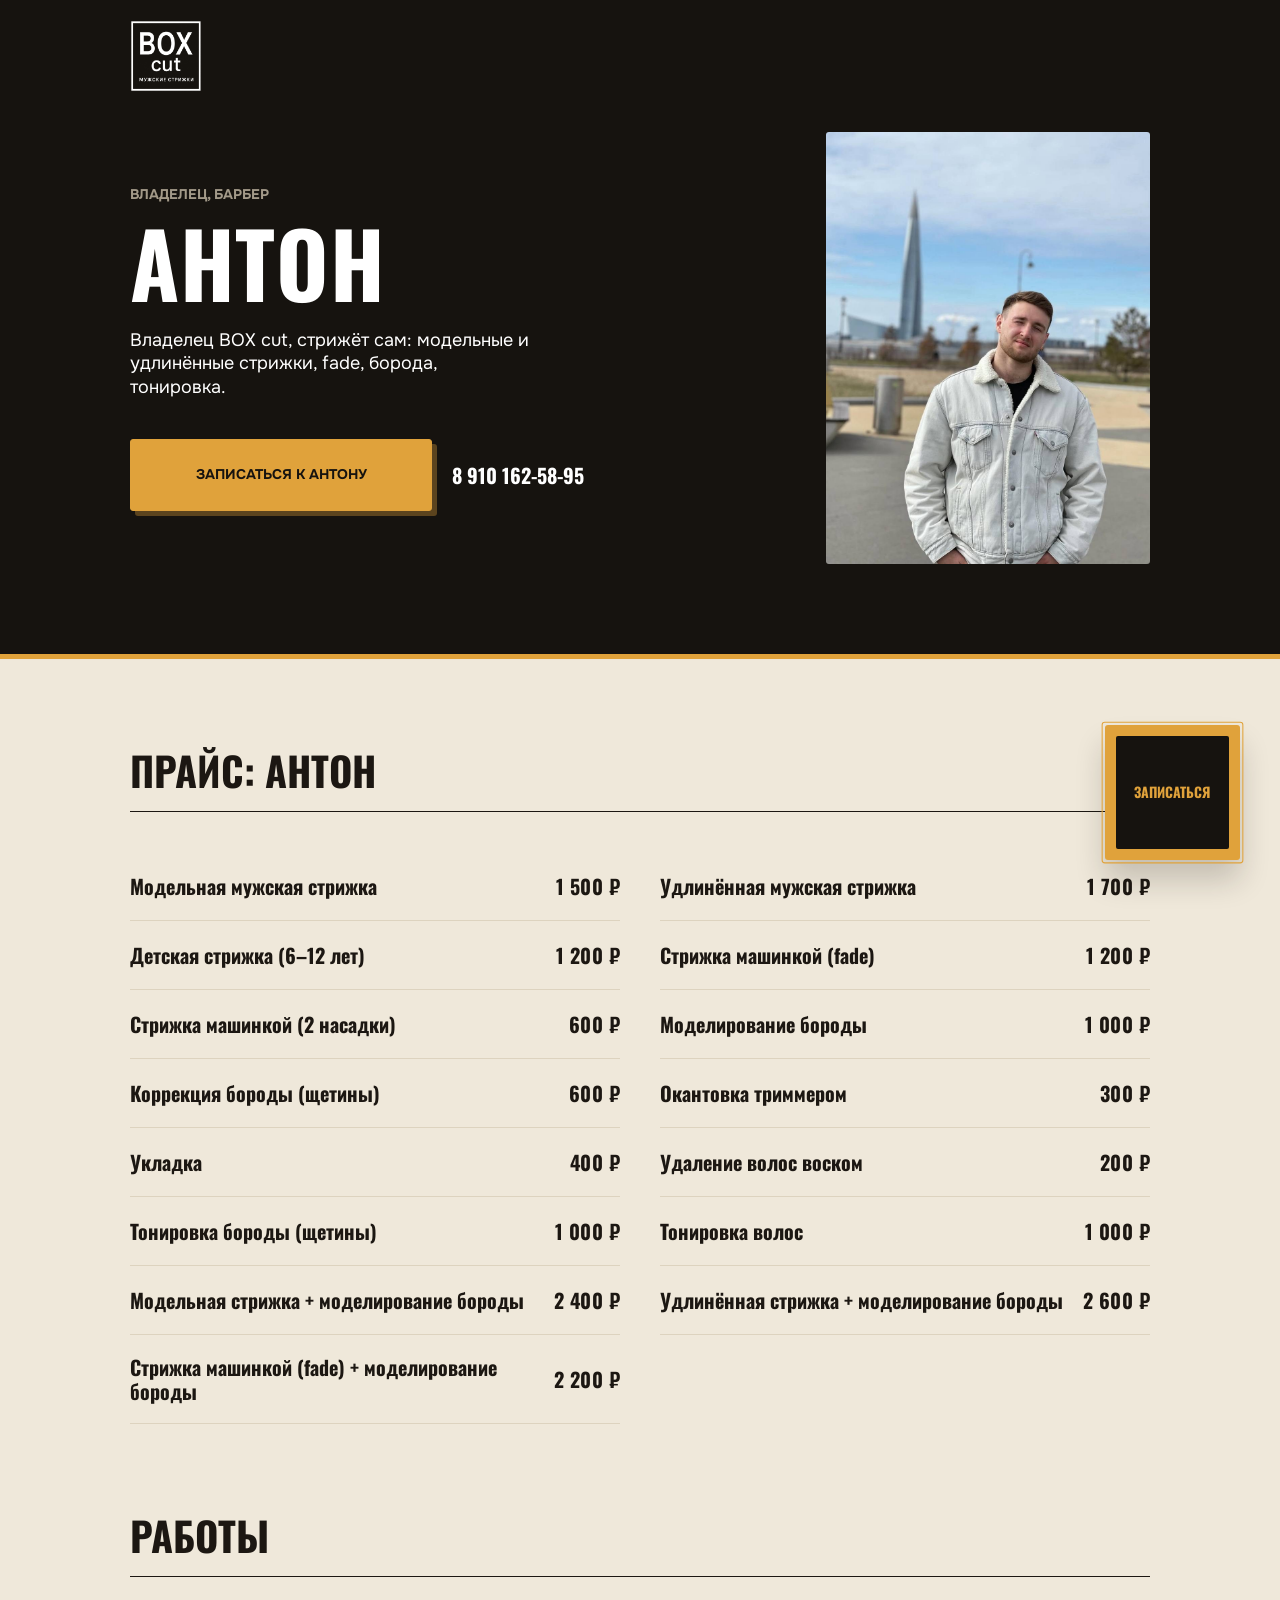
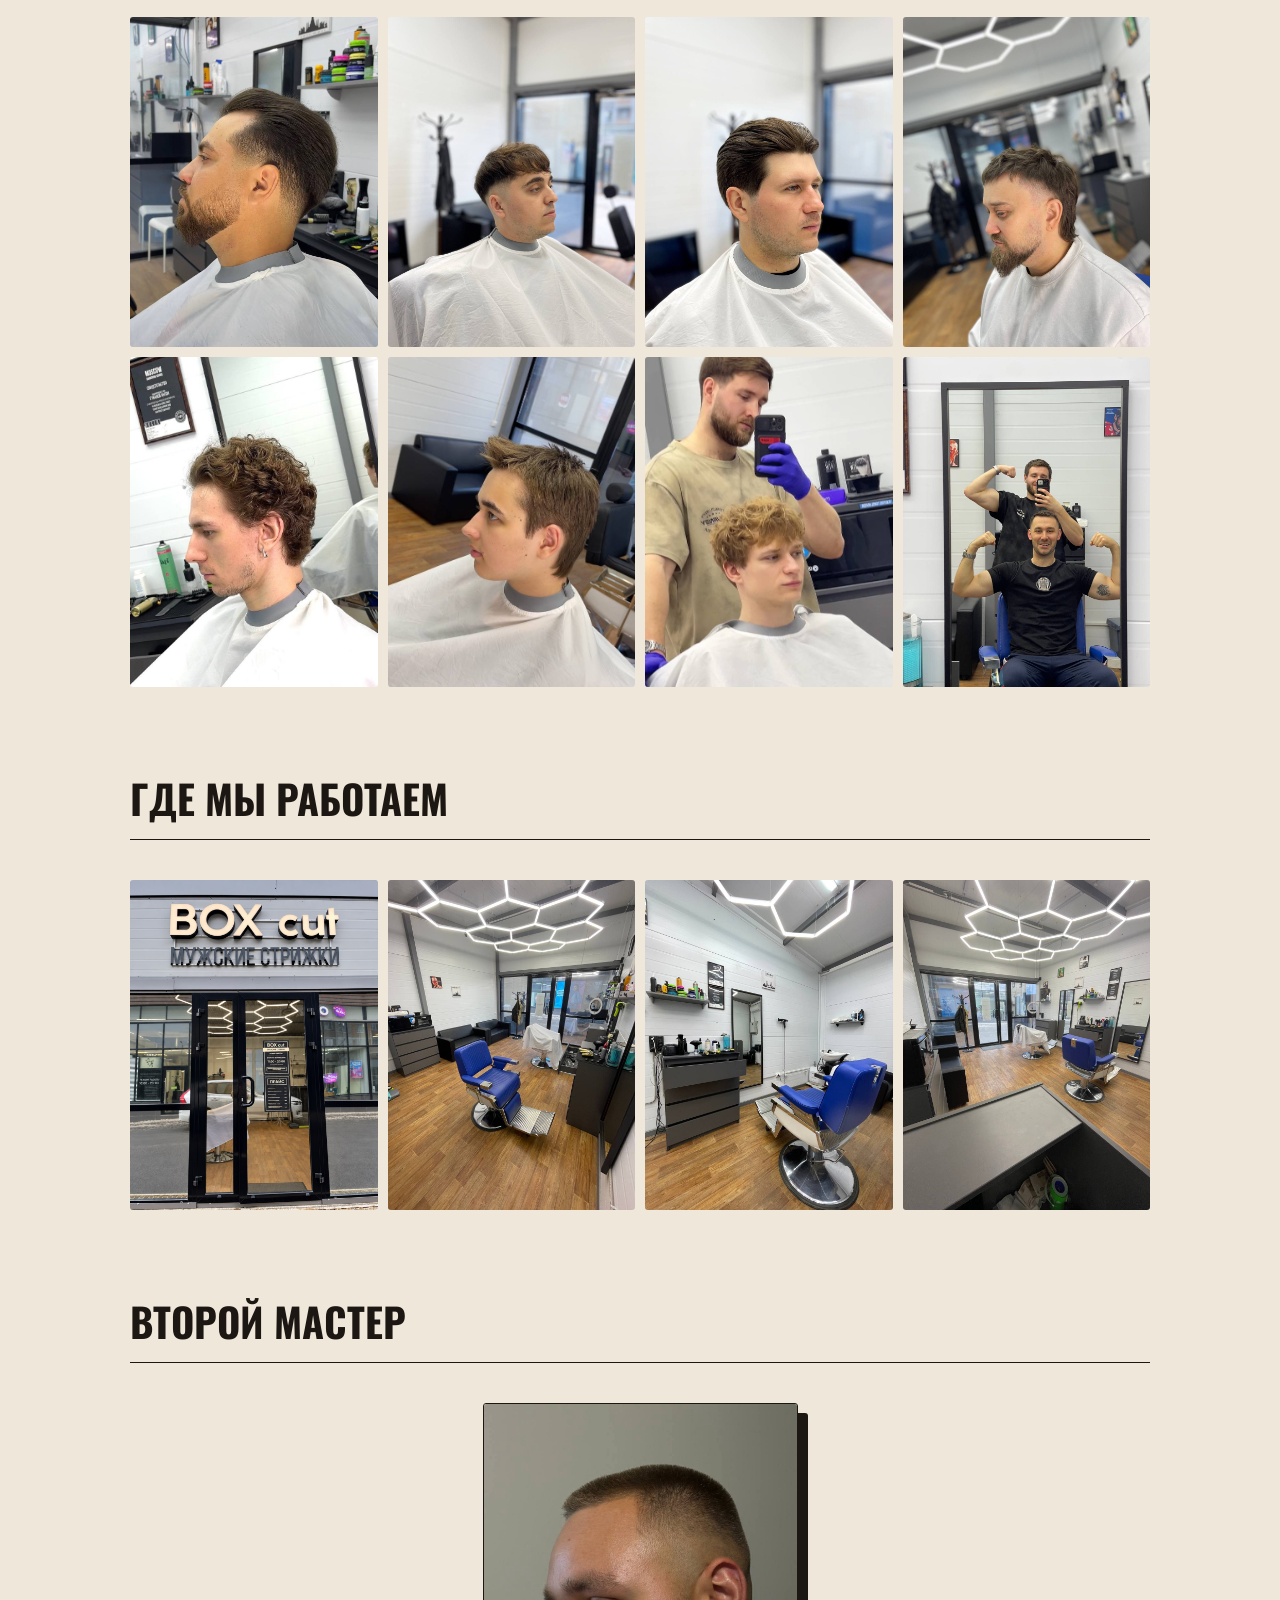
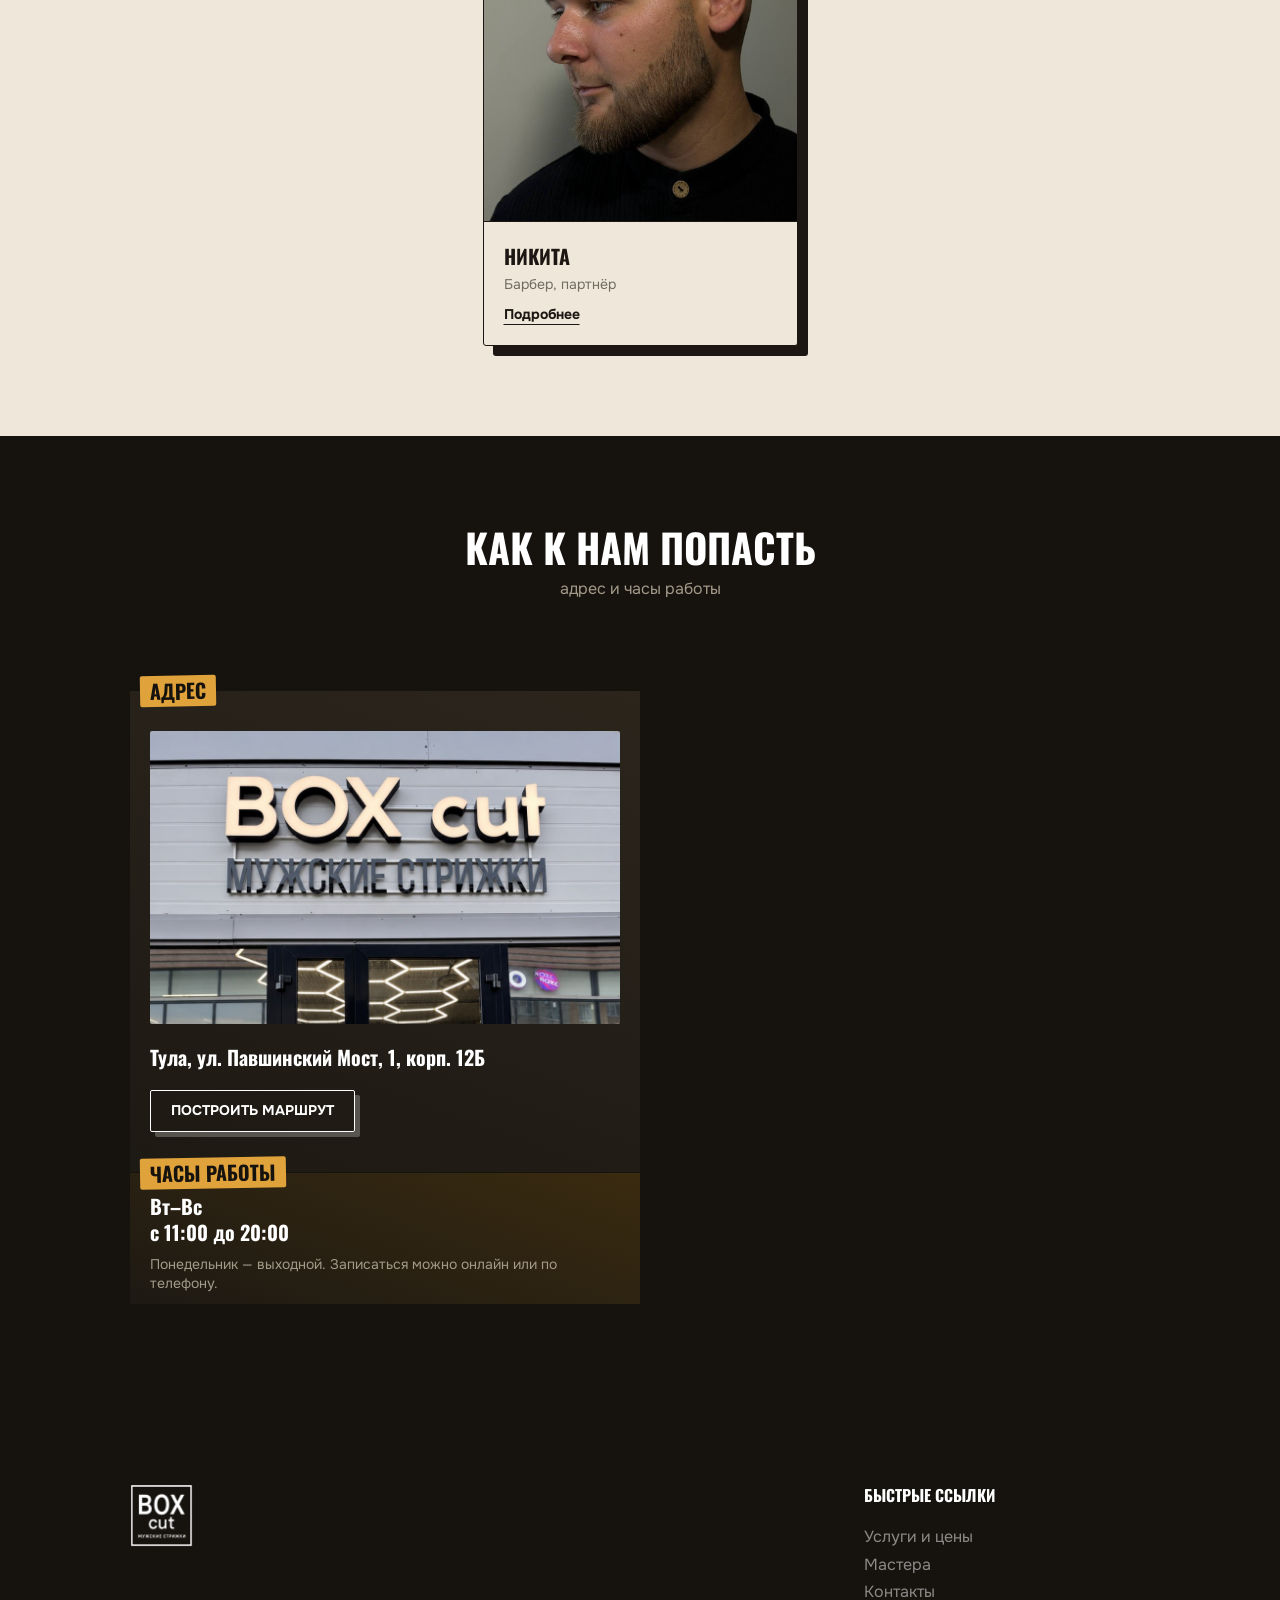
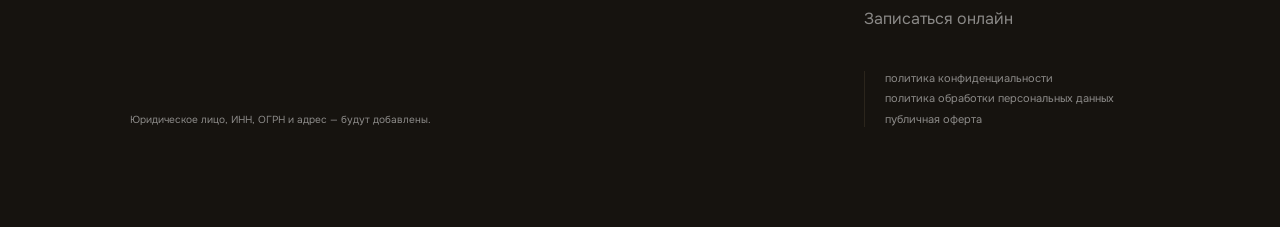
==== commit 40e37b18: "Редизайн темы BOX: карусель галереи, слайдер hero, правки блоков Карусель #gallery заполнена реальны" ====
--- a/anton.html
+++ b/anton.html
@@ -14,7 +14,6 @@
   <link rel="stylesheet" href="css/theme.css">
   <link rel="stylesheet" href="css/base.css">
   <link rel="stylesheet" href="css/layout.css">
-  <link rel="stylesheet" href="css/topbar.css">
   <link rel="stylesheet" href="css/master-page.css">
   <link rel="stylesheet" href="css/panel.css">
   <link rel="stylesheet" href="css/photos.css">
@@ -33,20 +32,6 @@
 </head>
 <body>
 
-  <!-- Верхняя полоса -->
-  <div class="topbar">
-    <div class="topbar__inner">
-      <nav class="topbar__links" aria-label="Разделы сайта">
-        <a href="index.html#services">Услуги и цены</a>
-        <a href="index.html#masters">Мастера</a>
-        <a href="index.html#contacts">Контакты</a>
-      </nav>
-      <div class="topbar__socials">
-        <a href="https://t.me/boxcut_placeholder" data-link="telegram" target="_blank" rel="noopener">TG</a>
-        <a href="https://vk.com/" target="_blank" rel="noopener">VK</a>
-      </div>
-    </div>
-  </div>
 
   <!-- Шапка мастера -->
   <header class="page-head" id="top">
@@ -97,30 +82,27 @@
     <section class="contacts container" id="contacts" aria-labelledby="contacts-title">
       <div class="contacts__head">
         <h2 class="contacts__title" id="contacts-title">Как к нам попасть</h2>
-        <p class="contacts__lead">адрес, часы работы и запись</p>
+        <p class="contacts__lead">адрес и часы работы</p>
       </div>
       <div class="contacts__grid">
-        <article class="contact-card">
-          <span class="tag tag--small">Адрес</span>
-          <img class="contact-card__photo" src="assets/interior/facade.jpg" width="960" height="1280" alt="Вход в BOX cut: вывеска «Мужские стрижки» над стеклянной дверью" loading="lazy">
-          <p class="contact-card__main">ул. Примерная, 1</p>
-          <div class="contact-card__actions">
-            <a class="btn btn--small btn--outline" href="#contacts">Построить маршрут</a>
-          </div>
-        </article>
-        <article class="contact-card">
-          <span class="tag tag--small">Часы работы</span>
-          <p class="contact-card__main">Вт–Вс<br>с 11:00 до 20:00</p>
-          <p class="contact-card__note">Понедельник — выходной. Записаться можно онлайн или по телефону.</p>
-        </article>
-        <article class="contact-card">
-          <span class="tag tag--small">Запись</span>
-          <p class="contact-card__main"><a href="tel:+79101625895" data-link="phone">8 910 162-58-95</a></p>
-          <div class="contact-card__actions">
-            <a class="btn btn--small" href="https://t.me/boxcut_placeholder" data-link="telegram" target="_blank" rel="noopener">Telegram</a>
-            <a class="btn btn--small" href="https://wa.me/70000000000" data-link="whatsapp" target="_blank" rel="noopener">WhatsApp</a>
-          </div>
-        </article>
+        <div class="contacts__col">
+          <article class="contact-card">
+            <span class="tag tag--small">Адрес</span>
+            <img class="contact-card__photo" src="assets/interior/facade.jpg" width="960" height="1280" alt="Вход в BOX cut: вывеска «Мужские стрижки» над стеклянной дверью" loading="lazy">
+            <p class="contact-card__main">Тула, ул. Павшинский Мост, 1, корп. 12Б</p>
+            <div class="contact-card__actions">
+              <a class="btn btn--small btn--outline" href="https://yandex.ru/maps/?rtext=~54.206432,37.576888&rtt=auto" target="_blank" rel="noopener">Построить маршрут</a>
+            </div>
+          </article>
+          <article class="contact-card contact-card--hours">
+            <span class="tag tag--small">Часы работы</span>
+            <p class="contact-card__main">Вт–Вс<br>с 11:00 до 20:00</p>
+            <p class="contact-card__note">Понедельник — выходной. Записаться можно онлайн или по телефону.</p>
+          </article>
+        </div>
+        <div class="contacts__map">
+          <iframe src="https://yandex.ru/map-widget/v1/?ll=37.576888%2C54.206432&z=16&oid=198162268651&ol=biz" title="Карта проезда к BOX cut" loading="lazy"></iframe>
+        </div>
       </div>
     </section>
   </main>
@@ -131,22 +113,7 @@
         <a class="brand" href="index.html" aria-label="BOX cut — на главную">
           <img class="brand__logo" src="assets/brand/logo-white.png" width="512" height="512" alt="BOX cut — мужские стрижки">
         </a>
-        <div class="footer__socials">
-          <span>соцсети:</span>
-          <a href="https://t.me/boxcut_placeholder" data-link="telegram" target="_blank" rel="noopener">TG</a>
-          <a href="https://vk.com/" target="_blank" rel="noopener">VK</a>
-        </div>
         <p class="footer__legal-entity">Юридическое лицо, ИНН, ОГРН и адрес — будут добавлены.</p>
-      </div>
-
-      <div class="footer__col footer__col--promo">
-        <div class="footer__card">
-          <span>Запишитесь онлайн:</span>
-          <div class="footer__card-actions">
-            <a class="btn btn--small btn--outline" href="https://t.me/boxcut_placeholder" data-link="telegram" target="_blank" rel="noopener">Telegram</a>
-            <a class="btn btn--small btn--outline" href="https://wa.me/70000000000" data-link="whatsapp" target="_blank" rel="noopener">WhatsApp</a>
-          </div>
-        </div>
       </div>
 
       <div class="footer__col footer__col--links">
--- a/css/master-page.css
+++ b/css/master-page.css
@@ -68,11 +68,6 @@
   object-fit: cover;
 }
 
-/* Белая панель без наезжающей промо-карточки: верхний отступ меньше */
-.panel--flat {
-  padding-top: var(--spacing-xl);
-}
-
 @media (hover: hover) {
   .mhero__phone:hover {
     text-decoration: underline;
@@ -111,8 +106,4 @@
   .mhero__cta {
     margin-top: var(--spacing-md);
   }
-
-  .panel--flat {
-    padding-top: var(--spacing-lg);
-  }
 }
--- a/css/panel.css
+++ b/css/panel.css
@@ -8,6 +8,11 @@
   border-radius: var(--radius-xl);
   background: var(--color-inverse-surface);
   color: var(--color-inverse-on-surface);
+}
+
+/* Без наезжающей промо-карточки сверху: верхний отступ меньше */
+.panel--flat {
+  padding-top: var(--spacing-xl);
 }
 
 .panel__section + .panel__section {
@@ -38,6 +43,10 @@
     border-radius: var(--radius-md);
   }
 
+  .panel--flat {
+    padding-top: var(--spacing-lg);
+  }
+
   .panel__section + .panel__section {
     margin-top: var(--spacing-lg);
   }
--- a/css/contacts.css
+++ b/css/contacts.css
@@ -23,9 +23,15 @@
 
 .contacts__grid {
   display: grid;
-  grid-template-columns: 291fr 419fr 291fr;
+  grid-template-columns: 1fr 1fr;
   gap: var(--spacing-card-gap);
   margin-top: var(--spacing-xl);
+}
+
+.contacts__col {
+  display: flex;
+  flex-direction: column;
+  gap: var(--spacing-card-gap);
 }
 
 .contact-card {
@@ -33,11 +39,13 @@
   display: flex;
   flex-direction: column;
   gap: var(--spacing-md);
-  padding: var(--spacing-lg) var(--spacing-md) var(--spacing-md);
+  padding: var(--spacing-lg) var(--spacing-md) var(--spacing-lg);
   background: linear-gradient(200deg, var(--color-surface-container-high), var(--color-surface-container));
 }
 
-.contact-card:nth-child(2) {
+.contact-card--hours {
+  gap: var(--spacing-sm);
+  padding: var(--spacing-md) var(--spacing-md) var(--spacing-sm);
   background: linear-gradient(200deg, var(--color-tertiary-container), var(--color-surface-container));
 }
 
@@ -54,6 +62,7 @@
   aspect-ratio: 16 / 10;
   border-radius: var(--radius-sm);
   object-fit: cover;
+  object-position: top;
 }
 
 .contact-card__main {
@@ -75,6 +84,18 @@
   margin-top: auto;
 }
 
+.contacts__map {
+  border-radius: var(--radius-lg);
+  overflow: hidden;
+}
+
+.contacts__map iframe {
+  display: block;
+  width: 100%;
+  height: 100%;
+  border: none;
+}
+
 @media (max-width: 840px) {
   .contacts__title {
     font-size: calc(var(--font-headline-lg-size) * 0.85);
@@ -83,6 +104,10 @@
   .contacts__grid {
     grid-template-columns: 1fr;
     gap: var(--spacing-lg);
+  }
+
+  .contacts__map iframe {
+    aspect-ratio: 21 / 9;
   }
 }
 
@@ -98,4 +123,8 @@
   .contacts__grid {
     margin-top: var(--spacing-lg);
   }
+
+  .contacts__map iframe {
+    aspect-ratio: 4 / 3;
+  }
 }
--- a/css/skin.css
+++ b/css/skin.css
@@ -34,15 +34,7 @@
   border-radius: var(--radius-sm);
 }
 
-/* ---- Верхняя полоса ---- */
-.topbar {
-  background: var(--color-surface-container-lowest);
-  border-bottom: 1px solid var(--color-outline-variant);
-  letter-spacing: 0.08em;
-  text-transform: uppercase;
-}
-
-/* ---- Hero: фото в рамке со смещённым контуром вместо растворения в фон ---- */
+/* ---- Hero: колода фото-карточек в рамке со смещённым контуром вместо растворения в фон ---- */
 @media (min-width: 651px) {
   .hero__photo {
     top: calc(var(--spacing-xl) * 1.1);
@@ -50,9 +42,6 @@
     right: max(var(--spacing-md), calc(50% - 510px));
     left: auto;
     width: calc(var(--spacing-xl) * 4);
-    border: 1px solid var(--color-primary);
-    border-radius: var(--radius-md);
-    box-shadow: calc(var(--spacing-md) * -1) var(--spacing-md) 0 var(--color-surface-container-high);
   }
 
   .hero__photo::after {
@@ -60,7 +49,51 @@
   }
 
   .hero__img {
+    border: 1px solid var(--color-primary);
     border-radius: var(--radius-md);
+  }
+
+  .hero__img[data-state="active"] {
+    box-shadow: calc(var(--spacing-md) * -1) var(--spacing-md) 0 var(--color-surface-container-high);
+  }
+
+  .hero__img[data-state="prev"] {
+    z-index: 1;
+    opacity: 1;
+    transform: rotate(-7deg) translateX(-16%) scale(0.9);
+  }
+
+  .hero__img[data-state="next"] {
+    z-index: 1;
+    opacity: 1;
+    transform: rotate(7deg) translateX(16%) scale(0.9);
+  }
+
+  .hero__img[data-state="far-prev"] {
+    transform: rotate(-11deg) translateX(-30%) scale(0.82);
+  }
+
+  .hero__img[data-state="far-next"] {
+    transform: rotate(11deg) translateX(30%) scale(0.82);
+  }
+
+  .hero__arrow--prev {
+    top: 50%;
+    left: calc(var(--spacing-lg) * -0.8);
+    transform: translateY(-50%);
+  }
+
+  .hero__arrow--next {
+    top: 50%;
+    right: calc(var(--spacing-lg) * -0.8);
+    transform: translateY(-50%);
+  }
+
+  @media (hover: hover) {
+    .hero__arrow--prev:hover,
+    .hero__arrow--next:hover {
+      transform: translateY(-50%) translate(calc(var(--spacing-xs) / 2), calc(var(--spacing-xs) / 2));
+    }
   }
 }
 
@@ -80,7 +113,6 @@
   margin-inline: 0;
   border-radius: 0;
   border-top: var(--spacing-xs) solid var(--color-primary);
-  counter-reset: section;
 }
 
 .panel__title {
@@ -90,36 +122,10 @@
   padding-bottom: var(--spacing-md);
   border-bottom: 1px solid var(--color-inverse-on-surface);
   text-align: left;
-  counter-increment: section;
 }
 
-.panel__title::before {
-  content: counter(section, decimal-leading-zero) " / раздел";
-  color: color-mix(in srgb, var(--color-inverse-on-surface) 55%, transparent);
-  font-family: var(--font-label-md-family);
-  font-size: var(--font-label-md-size);
-  font-weight: var(--font-label-md-weight);
-  letter-spacing: 0.12em;
-  line-height: 1;
-}
-
-/* ---- Услуги: прайс с точечным «лидером» до цены ---- */
-.service {
-  border-bottom: 0;
-}
-
-.service::after {
-  content: "";
-  order: 1;
-  flex: 1;
-  min-width: var(--spacing-md);
-  align-self: flex-end;
-  margin-bottom: var(--spacing-xs);
-  border-bottom: 2px dotted color-mix(in srgb, var(--color-inverse-on-surface) 35%, transparent);
-}
-
+/* ---- Услуги: цена крупным акцентным шрифтом без плашки ---- */
 .service__price {
-  order: 2;
   padding: 0;
   border-radius: 0;
   background: none;
@@ -181,10 +187,6 @@
     box-shadow: var(--spacing-xs) var(--spacing-xs) 0 var(--color-inverse-on-surface);
   }
 
-  .service::after {
-    min-width: var(--spacing-sm);
-  }
-
   .service__price {
     font-size: var(--font-body-md-size);
   }
--- a/css/footer.css
+++ b/css/footer.css
@@ -1,4 +1,4 @@
-/* Футер: три колонки на тёмном фоне. Подключается последним */
+/* Футер: две колонки на тёмном фоне. Подключается последним */
 
 .footer {
   padding: var(--spacing-xl) 0 calc(var(--spacing-xl) + var(--spacing-sm));
@@ -24,47 +24,10 @@
   height: calc(var(--spacing-xl) * 0.7);
 }
 
-.footer__socials {
-  display: flex;
-  align-items: center;
-  gap: var(--spacing-sm);
-  font-size: var(--font-label-sm-size);
-}
-
-.footer__socials a {
-  font-weight: var(--font-label-md-weight);
-  text-transform: uppercase;
-}
-
 .footer__legal-entity {
   margin-top: auto;
   padding-top: var(--spacing-xl);
   color: color-mix(in srgb, var(--color-on-background) 50%, transparent);
-  font-size: calc(var(--font-label-sm-size) * 0.85);
-}
-
-.footer__col--promo {
-  flex: 0 1 26%;
-}
-
-.footer__card {
-  display: flex;
-  flex-direction: column;
-  gap: var(--spacing-sm);
-  padding: var(--spacing-md);
-  border-radius: var(--radius-sm);
-  background: linear-gradient(var(--color-primary), var(--color-primary-container));
-  font-size: calc(var(--font-label-sm-size) * 0.92);
-}
-
-.footer__card-actions {
-  display: flex;
-  gap: var(--spacing-xs);
-}
-
-.footer__card .btn--small {
-  padding: var(--spacing-xs) var(--spacing-sm);
-  border-color: var(--color-on-primary);
   font-size: calc(var(--font-label-sm-size) * 0.85);
 }
 
@@ -104,7 +67,6 @@
   }
 
   .footer__col--brand,
-  .footer__col--promo,
   .footer__col--links {
     flex-basis: auto;
   }
